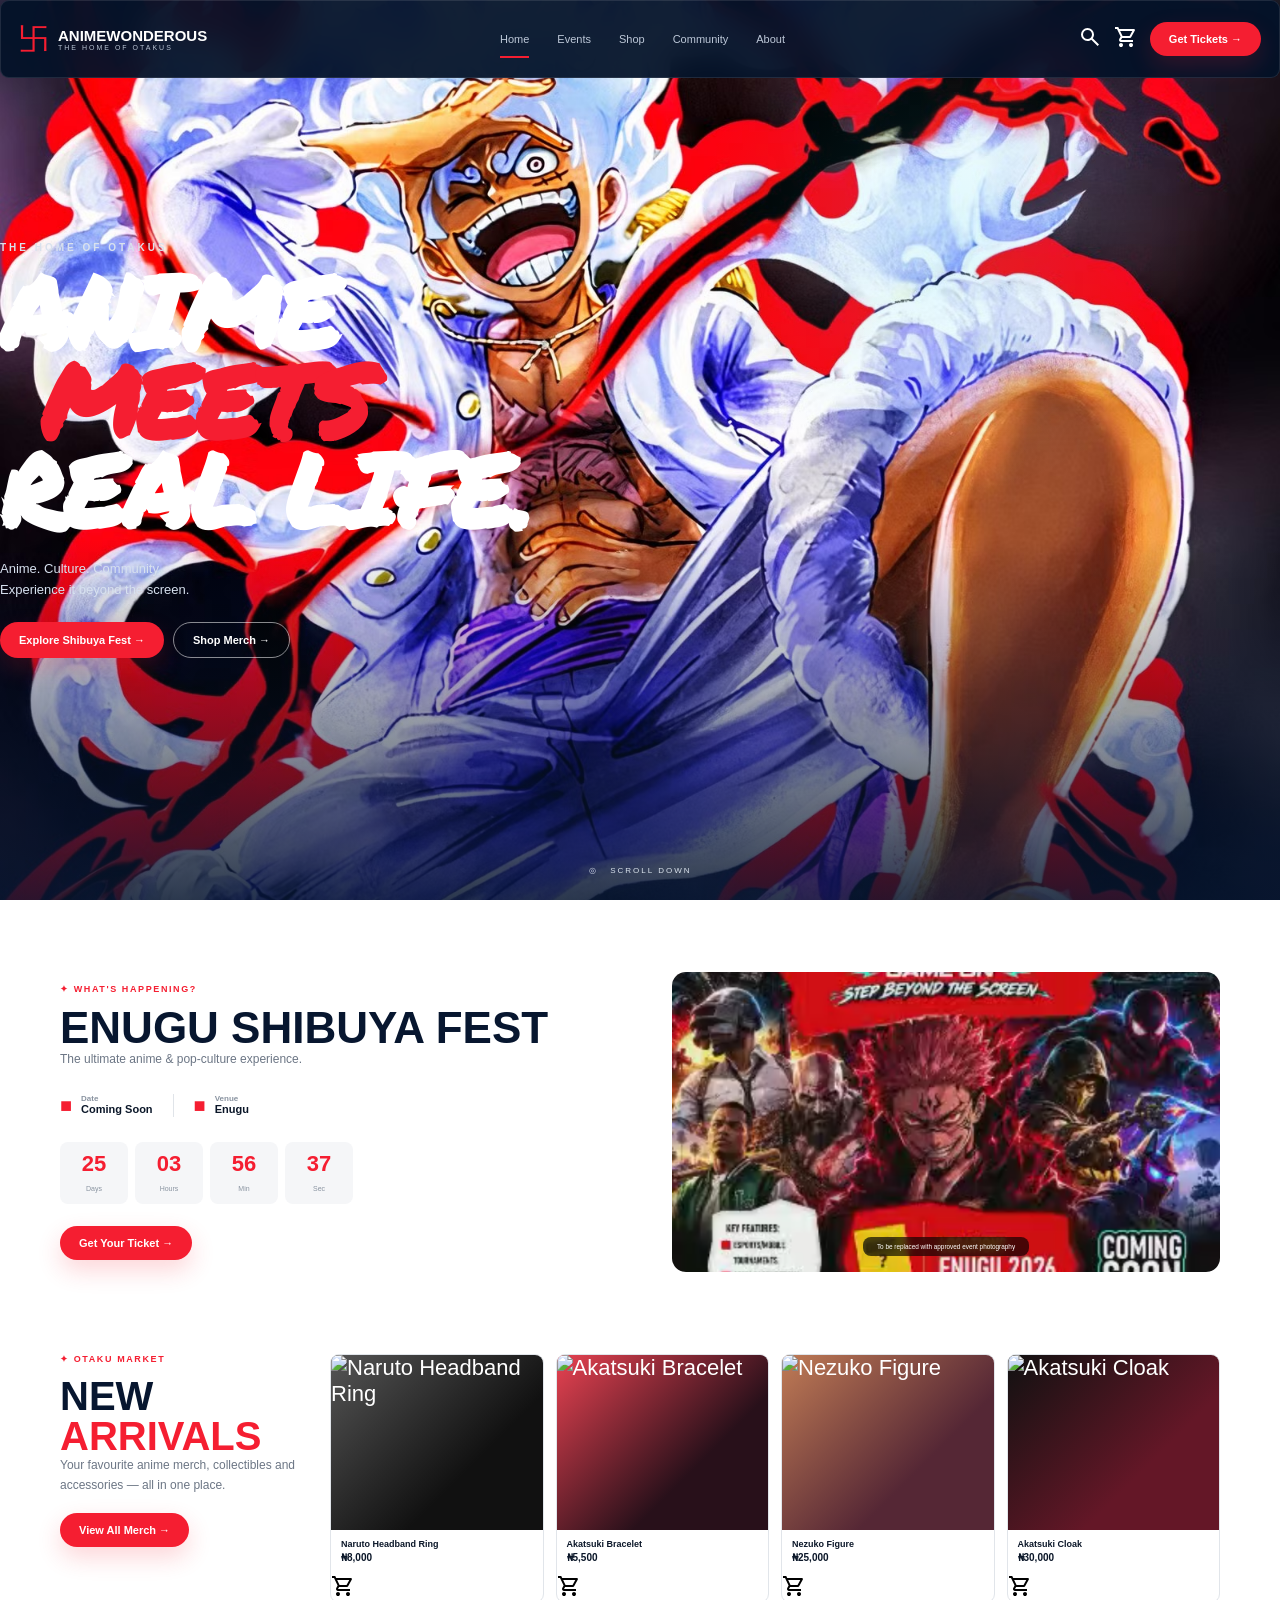
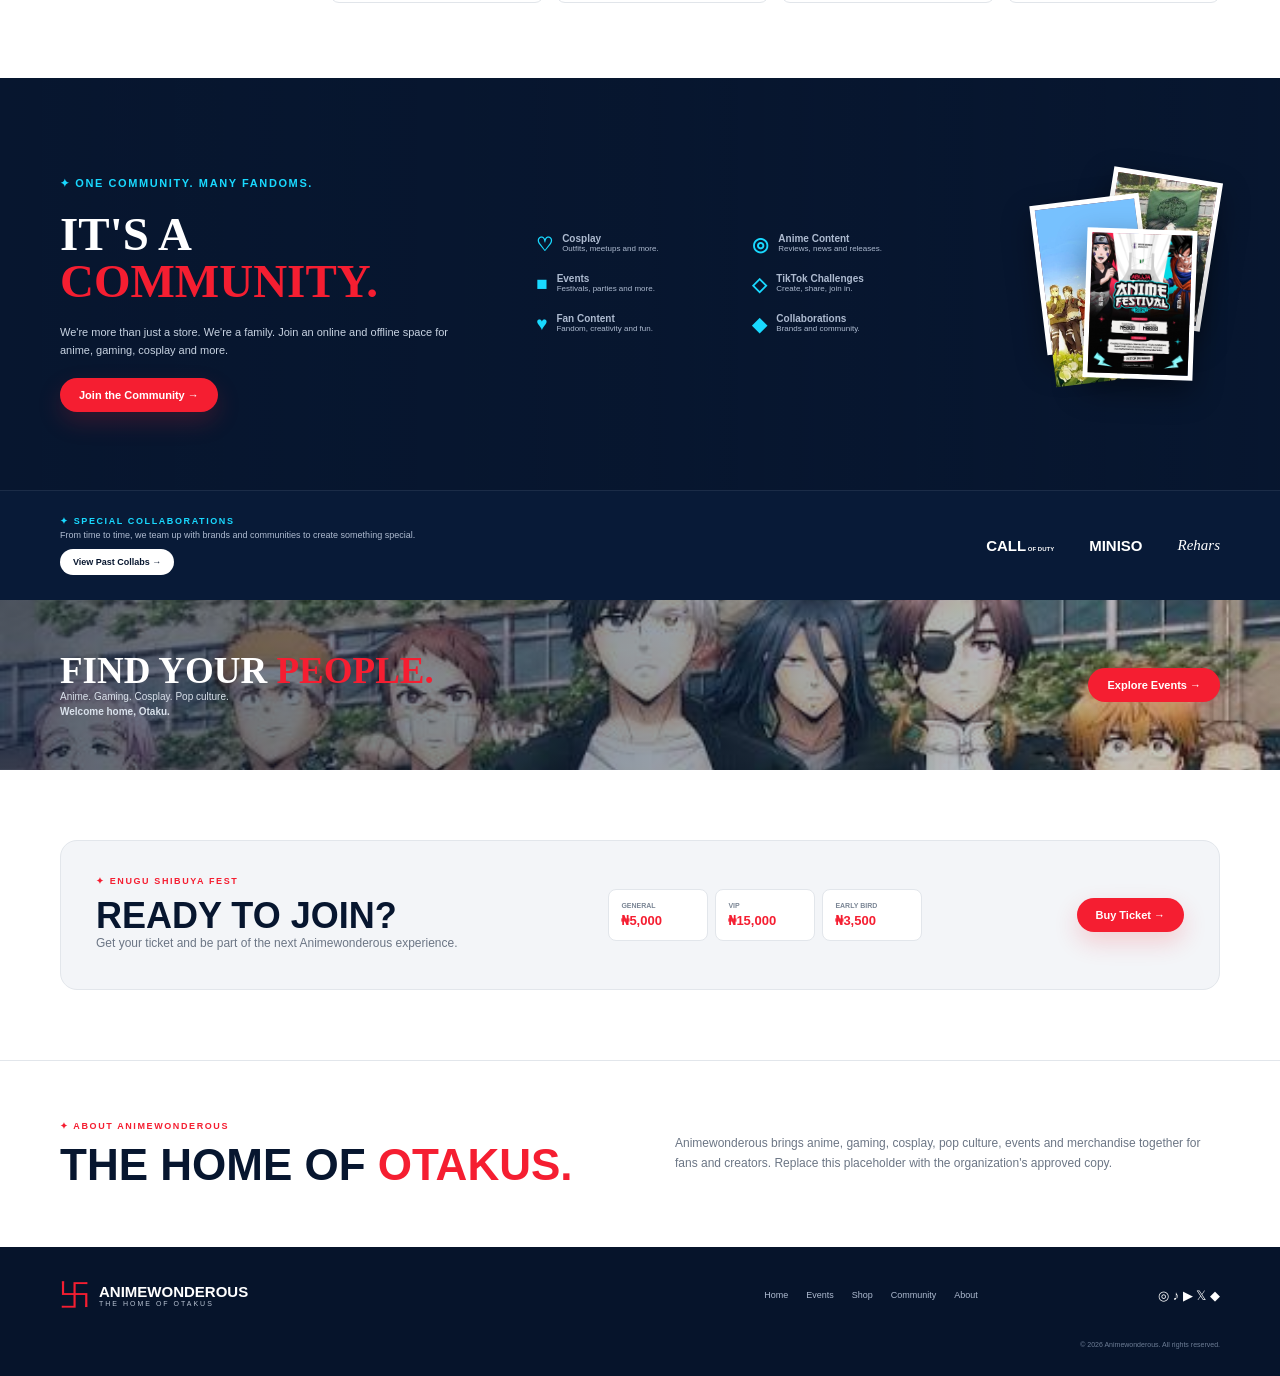
==== index.html @ cbf751ca "eight commit" ====
<!doctype html>
<html lang="en">
<head>
  <meta charset="UTF-8">
  <meta name="viewport" content="width=device-width, initial-scale=1.0">
  <title>Animewonderous — The Home of Otakus</title>
  <link rel="stylesheet" href="general.css">
  <link rel="stylesheet" href="CSS/style.css">
</head>
<body>

  <!-- HEADER -->
  <header class="header">
    <a class="brand" href="index.html">
      <span class="mark">卐</span>
      <span><strong>ANIMEWONDEROUS</strong><small>THE HOME OF OTAKUS</small></span>
    </a>

    <nav class="nav" id="main-navigation">
      <a class="active" href="index.html">Home</a>
      <a href="event.html">Events</a>
      <a href="shop.html">Shop</a>
      <a href="#community">Community</a>
      <a href="#about">About</a>
    </nav>

    <div class="actions">
      <button type="button" class="icon" aria-label="Search"><svg xmlns="http://www.w3.org/2000/svg" height="24px" viewBox="0 -960 960 960" width="24px" fill="#fff"><path d="M784-120 532-372q-30 24-69 38t-83 14q-109 0-184.5-75.5T120-580q0-109 75.5-184.5T380-840q109 0 184.5 75.5T640-580q0 44-14 83t-38 69l252 252-56 56ZM380-400q75 0 127.5-52.5T560-580q0-75-52.5-127.5T380-760q-75 0-127.5 52.5T200-580q0 75 52.5 127.5T380-400Z"/></svg></button>
      <button type="button" class="icon" aria-label="Shopping Cart"><svg xmlns="http://www.w3.org/2000/svg" height="24px" viewBox="0 -960 960 960" width="24px" fill="#fff"><path d="M223.5-103.5Q200-127 200-160t23.5-56.5Q247-240 280-240t56.5 23.5Q360-193 360-160t-23.5 56.5Q313-80 280-80t-56.5-23.5Zm400 0Q600-127 600-160t23.5-56.5Q647-240 680-240t56.5 23.5Q760-193 760-160t-23.5 56.5Q713-80 680-80t-56.5-23.5ZM246-720l96 200h280l110-200H246Zm-38-80h590q23 0 35 20.5t1 41.5L692-482q-11 20-29.5 31T622-440H324l-44 80h480v80H280q-45 0-68-39.5t-2-78.5l54-98-144-304H40v-80h130l38 80Zm134 280h280-280Z"/></svg></button>
      <a class="btn red" href="#tickets">Get Tickets →</a>
    </div>

    <button class="menu" type="button" aria-label="Open navigation menu" aria-controls="main-navigation" aria-expanded="false" id="menu-button">
      <!-- Hamburger Icon (Shown when closed) -->
      <svg class="icon-hamburger" xmlns="http://www.w3.org/2000/svg" height="40px" viewBox="0 -960 960 960" width="40px" fill="#ffffff">
        <path d="M120-240v-80h720v80H120Zm0-200v-80h720v80H120Zm0-200v-80h720v80H120Z"/>
      </svg>

      <!-- Close Icon (Shown when active/open) -->
      <svg class="icon-close" xmlns="http://www.w3.org/2000/svg" height="40px" viewBox="0 -960 960 960" width="40px" fill="#ffffff">
        <path d="m256-200-56-56 224-224-224-224 56-56 224 224 224-224 56 56-224 224 224 224-56 56-224-224-224 224Z"/>
      </svg>
    </button>
  </header> 

  <!-- MAIN CONTENT -->
  <main id="home">
    
    <!-- HERO SECTION -->
    <section class="hero">
      <div class="hero-content">
        <div class="jp">アニメワンダラス</div>
        <p class="kicker">THE HOME OF OTAKUS</p>
        <h1><span>ANIME</span><span class="redword">MEETS</span><span>REAL LIFE.</span></h1>
        <p class="copy">Anime. Culture. Community.<br>Experience it beyond the screen.</p>
        <div class="hero-buttons">
          <a class="btn red" href="#events">Explore Shibuya Fest →</a>
          <a class="btn outline" href="#shop">Shop Merch →</a>
        </div>
      </div>
      <div class="scroll">◎ &nbsp; SCROLL DOWN</div>
    </section>

    <!-- EVENTS SECTION -->
    <section class="event light" id="events">
      <div class="inner event-grid">
        <div>
          <p class="label">✦ WHAT'S HAPPENING?</p>
          <h2>ENUGU SHIBUYA FEST</h2>
          <p class="muted">The ultimate anime & pop-culture experience.</p>
          <div class="meta">
            <div><b>■</b><span><small>Date</small>Coming Soon</span></div>
            <div><b>■</b><span><small>Venue</small>Enugu</span></div>
          </div>
          <div class="count">
            <div><strong id="d">00</strong><small>Days</small></div>
            <div><strong id="h">00</strong><small>Hours</small></div>
            <div><strong id="m">00</strong><small>Min</small></div>
            <div><strong id="s">00</strong><small>Sec</small></div>
          </div>
          <a class="btn red" href="#tickets">Get Your Ticket →</a>
        </div>
        <div class="event-photo">
          <img src="ASSETS/IMG/2026.png" alt="Shibya fest 2026">
          <small>To be replaced with approved event photography</small>
        </div>
      </div>
    </section>

    <!-- SHOP SECTION -->
    <section class="shop light" id="shop">
      <div class="inner shop-grid">
        <div>
          <p class="label">✦ OTAKU MARKET</p>
          <h2>NEW <em>ARRIVALS</em></h2>
          <p class="muted">Your favourite anime merch, collectibles and accessories — all in one place.</p>
          <a class="btn red" href="#">View All Merch →</a>
        </div>
        <div class="products">
          <article class="product">
            <div class="pic p1">
              <img src="https://images.unsplash.com/photo-1607604276583-eef5d076aa5f?auto=format&fit=crop&w=600&q=80" alt="Naruto Headband Ring">
            </div>
            <h3>Naruto Headband Ring</h3>
            <p>₦8,000</p>
            <button class="cart" aria-label="Add to cart">
              <button class="icon" aria-label="Shopping Cart">
                <svg xmlns="http://www.w3.org/2000/svg" height="24px" viewBox="0 -960 960 960" width="24px" fill="#000000"><path d="M223.5-103.5Q200-127 200-160t23.5-56.5Q247-240 280-240t56.5 23.5Q360-193 360-160t-23.5 56.5Q313-80 280-80t-56.5-23.5Zm400 0Q600-127 600-160t23.5-56.5Q647-240 680-240t56.5 23.5Q760-193 760-160t-23.5 56.5Q713-80 680-80t-56.5-23.5ZM246-720l96 200h280l110-200H246Zm-38-80h590q23 0 35 20.5t1 41.5L692-482q-11 20-29.5 31T622-440H324l-44 80h480v80H280q-45 0-68-39.5t-2-78.5l54-98-144-304H40v-80h130l38 80Zm134 280h280-280Z"/></svg>
              </button>
            </button>
          </article>
          
          <article class="product">
            <div class="pic p2">
              <img src="https://images.unsplash.com/photo-1611591475753-c75c9749a039?auto=format&fit=crop&w=600&q=80" alt="Akatsuki Bracelet">
            </div>
            <h3>Akatsuki Bracelet</h3>
            <p>₦5,500</p>
            <button class="cart" aria-label="Add to cart">
              <button class="icon" aria-label="Shopping Cart">
                <svg xmlns="http://www.w3.org/2000/svg" height="24px" viewBox="0 -960 960 960" width="24px" fill="#000000"><path d="M223.5-103.5Q200-127 200-160t23.5-56.5Q247-240 280-240t56.5 23.5Q360-193 360-160t-23.5 56.5Q313-80 280-80t-56.5-23.5Zm400 0Q600-127 600-160t23.5-56.5Q647-240 680-240t56.5 23.5Q760-193 760-160t-23.5 56.5Q713-80 680-80t-56.5-23.5ZM246-720l96 200h280l110-200H246Zm-38-80h590q23 0 35 20.5t1 41.5L692-482q-11 20-29.5 31T622-440H324l-44 80h480v80H280q-45 0-68-39.5t-2-78.5l54-98-144-304H40v-80h130l38 80Zm134 280h280-280Z"/></svg>
              </button>
            </button>
          </article>

          <article class="product">
            <div class="pic p3">
              <img src="https://images.unsplash.com/photo-1563089145-599997674d42?auto=format&fit=crop&w=600&q=80" alt="Nezuko Figure">
            </div>
            <h3>Nezuko Figure</h3>
            <p>₦25,000</p>
            <button class="cart" aria-label="Add to cart">
              <button class="icon" aria-label="Shopping Cart">
                <svg xmlns="http://www.w3.org/2000/svg" height="24px" viewBox="0 -960 960 960" width="24px" fill="#000000"><path d="M223.5-103.5Q200-127 200-160t23.5-56.5Q247-240 280-240t56.5 23.5Q360-193 360-160t-23.5 56.5Q313-80 280-80t-56.5-23.5Zm400 0Q600-127 600-160t23.5-56.5Q647-240 680-240t56.5 23.5Q760-193 760-160t-23.5 56.5Q713-80 680-80t-56.5-23.5ZM246-720l96 200h280l110-200H246Zm-38-80h590q23 0 35 20.5t1 41.5L692-482q-11 20-29.5 31T622-440H324l-44 80h480v80H280q-45 0-68-39.5t-2-78.5l54-98-144-304H40v-80h130l38 80Zm134 280h280-280Z"/></svg>
              </button>
            </button>
          </article>

          <article class="product">
            <div class="pic p4">
              <img src="https://images.unsplash.com/photo-1558769132-cb1aea458c5e?auto=format&fit=crop&w=600&q=80" alt="Akatsuki Cloak">
            </div>
            <h3>Akatsuki Cloak</h3>
            <p>₦30,000</p>
            <button class="cart" aria-label="Add to cart">
              <button class="icon" aria-label="Shopping Cart">
                <svg xmlns="http://www.w3.org/2000/svg" height="24px" viewBox="0 -960 960 960" width="24px" fill="#000000"><path d="M223.5-103.5Q200-127 200-160t23.5-56.5Q247-240 280-240t56.5 23.5Q360-193 360-160t-23.5 56.5Q313-80 280-80t-56.5-23.5Zm400 0Q600-127 600-160t23.5-56.5Q647-240 680-240t56.5 23.5Q760-193 760-160t-23.5 56.5Q713-80 680-80t-56.5-23.5ZM246-720l96 200h280l110-200H246Zm-38-80h590q23 0 35 20.5t1 41.5L692-482q-11 20-29.5 31T622-440H324l-44 80h480v80H280q-45 0-68-39.5t-2-78.5l54-98-144-304H40v-80h130l38 80Zm134 280h280-280Z"/></svg>
              </button>
            </button>
          </article>
        </div>
      </div>
    </section>

    <!-- COMMUNITY SECTION -->
    <section class="community" id="community">
      <div class="inner community-grid">
        <div>
          <p class="label">✦ ONE COMMUNITY. MANY FANDOMS.</p>
          <h2>IT'S A <span>COMMUNITY.</span></h2>
          <p>We're more than just a store. We're a family. Join an online and offline space for anime, gaming, cosplay and more.</p>
          <a class="btn red" href="#">Join the Community →</a>
        </div>
        <div class="features">
          <div><b>♡</b><span><strong>Cosplay</strong>Outfits, meetups and more.</span></div>
          <div><b>◎</b><span><strong>Anime Content</strong>Reviews, news and releases.</span></div>
          <div><b>■</b><span><strong>Events</strong>Festivals, parties and more.</span></div>
          <div><b>◇</b><span><strong>TikTok Challenges</strong>Create, share, join in.</span></div>
          <div><b>♥</b><span><strong>Fan Content</strong>Fandom, creativity and fun.</span></div>
          <div><b>◆</b><span><strong>Collaborations</strong>Brands and community.</span></div>
        </div>
        <div class="polaroids">
          <div class="polaroid a"><img src="ASSETS/community1.jpeg" alt="event-photo"></div>
          <div class="polaroid b"><img src="ASSETS/community2.jpeg" alt="cosplay-photo"></div>
          <div class="polaroid c"><img src="ASSETS/IMG/IMG-20260929-WA0017.jpg" alt="group-photo"></div>
        </div>
      </div>
    </section>

    <!-- COLLABORATIONS SECTION -->
    <section class="collabs">
      <div class="inner collab-grid">
        <div>
          <p class="label">✦ SPECIAL COLLABORATIONS</p>
          <p>From time to time, we team up with brands and communities to create something special.</p>
          <a class="btn dark" href="#">View Past Collabs →</a>
        </div>
        <div class="logos">
          <span>CALL<small> OF DUTY</small></span>
          <span>MINISO</span>
          <i>Rehars</i>
        </div>
      </div>
    </section>

    <!-- FIND YOUR PEOPLE SECTION -->
    <section class="find">
      <div class="inner find-grid">
        <div>
          <h2>FIND YOUR <span>PEOPLE.</span></h2>
          <p>Anime. Gaming. Cosplay. Pop culture.<br><strong>Welcome home, Otaku.</strong></p>
        </div>
        <a class="btn red" href="#events">Explore Events →</a>
      </div>
    </section>

    <!-- TICKETS SECTION -->
    <section class="tickets light" id="tickets">
      <div class="inner ticket-card">
        <div>
          <p class="label">✦ ENUGU SHIBUYA FEST</p>
          <h2>READY TO JOIN?</h2>
          <p class="muted">Get your ticket and be part of the next Animewonderous experience.</p>
        </div>
        <div class="types">
          <div><strong>GENERAL</strong><span>₦5,000</span></div>
          <div><strong>VIP</strong><span>₦15,000</span></div>
          <div><strong>EARLY BIRD</strong><span>₦3,500</span></div>
        </div>
        <button class="btn red" onclick="demo()">Buy Ticket →</button>
      </div>
    </section>

    <!-- ABOUT SECTION -->
    <section class="about light" id="about">
      <div class="inner about-grid">
        <div>
          <p class="label">✦ ABOUT ANIMEWONDEROUS</p>
          <h2>THE HOME OF <span>OTAKUS.</span></h2>
        </div>
        <p class="muted">Animewonderous brings anime, gaming, cosplay, pop culture, events and merchandise together for fans and creators. Replace this placeholder with the organization's approved copy.</p>
      </div>
    </section>

  </main>

  <!-- FOOTER -->
  <footer class="footer">
    <div class="footer-grid">
      <a class="brand" href="#">
        <span class="mark">卐</span>
        <span><strong>ANIMEWONDEROUS</strong><small>THE HOME OF OTAKUS</small></span>
      </a>
      <div class="links">
        <a href="#home">Home</a>
        <a href="#events">Events</a>
        <a href="#shop">Shop</a>
        <a href="#community">Community</a>
        <a href="#about">About</a>
      </div>
      <div class="social">◎ ♪ ▶ 𝕏 ◆</div>
      <small class="copyright">© 2026 Animewonderous. All rights reserved.</small>
    </div>
  </footer>

  <!-- TOAST NOTIFICATION -->
  <div class="toast" id="toast">Demo button — connect this to your backend later.</div>

  <script src="index.js"></script>
</body>
</html>
---- general.css ----
/* =========================================================
   1. DESIGN TOKENS 
========================================================= */

@font-face {
    font-family: "PermanentMarker";
    src: url("ASSETS/PermanentMarker-Regular.ttf") format("truetype");
    font-weight: 400;
    font-style: normal;
    font-display: swap;
}

:root {
    /* Brand colors */
    --color-navy: #07162f;
    --color-navy-dark: #041329;
    --color-navy-light: #081a37;

    --color-red: #f51e31;
    --color-red-light: #ff3344;
    --color-red-dark: #c91427;

    /* Accent colors */
    --accent-cyan: #19d9ff;
    --accent-gold: #f4c64e;

    /* Neutrals */
    --color-white: #ffffff;
    --color-black: #000000;
    --color-ink: #0b1729;

    --color-muted: #6c7685;
    --color-muted-light: #8993a0;

    --color-border: #e1e5ea;
    --color-border-light: #e2e6eb;

    --color-light: #f3f5f8;
    --color-light-alt: #f5f6f8;

    /* Light text on dark backgrounds */
    --text-light: #d7e1ef;
    --text-white-muted: #dce4ee;
    --text-dark-muted: #aebbd0;

    /* Layout */
    --container-width: 1160px;
    --container-gap: 48px;

    /* Radius */
    --radius-sm: 8px;
    --radius-md: 9px;
    --radius-lg: 14px;
    --radius-xl: 17px;
    --radius-pill: 999px;

    /* Shadows */
    --shadow-red: 0 10px 24px rgb(245 30 49 / 19%);
    --shadow-card: 0 12px 30px rgb(0 0 0 / 40%);

    /* Transitions */
    --transition-fast: 0.2s ease;
}

/* =========================================================
   2. RESET / BASE
========================================================= */

* {
    box-sizing: border-box;
    margin: 0;
    padding: 0;
}

html {
    scroll-behavior: smooth;
}

body {
    min-height: 100vh;
    overflow-x: hidden;

    background: var(--color-white);
    color: var(--color-ink);

    font-family: Arial, Helvetica, sans-serif;
}

a {
    color: inherit;
    text-decoration: none;
}

button {
    border: 0;
    background: none;
    color: inherit;
    font: inherit;
    cursor: pointer;
}

img {
    width: 100%;
    height: 100%;
    object-fit: cover;
}


/* =========================================================
   3. SHARED LAYOUT
========================================================= */

.inner {
    width: min(
        var(--container-width),
        calc(100% - var(--container-gap))
    );

    margin-inline: auto;
}

section.light {
    background: var(--color-white);
}

.label {
    margin-bottom: 12px;

    color: var(--color-red);

    font-size: 9px;
    font-weight: 800;
    letter-spacing: 1.6px;
}


/* =========================================================
   4. TYPOGRAPHY
========================================================= */

h2 {
    color: var(--color-navy);

    font-family:
        "Arial Narrow",
        Impact,
        Haettenschweiler,
        sans-serif;

    font-size: 44px;
    line-height: 1;
}

.muted {
    color: var(--color-muted);

    font-size: 12px;
    line-height: 1.65;
}


/* =========================================================
   5. HEADER
========================================================= */

.header {
    position: fixed;
    z-index: 20;
    display: flex;
    align-items: center;
    gap: 28px;
    width: 100%;
    padding: 9px 18px;
    border: 1px solid rgb(255 255 255 / 10%);
    border-radius: var(--radius-md);
    background: rgb(4 19 41 / 94%);
    backdrop-filter: blur(15px);
    color: var(--color-white);
}

.brand {
    display: flex;
    align-items: center;
    gap: 9px;
    min-width: max-content;
}

.mark {
    color: var(--color-red);
    font-size: 30px;
}

.brand strong {
    display: block;

    font-family:
        "Arial Narrow",
        Impact,
        Haettenschweiler,
        sans-serif;

    font-size: 15px;
}

.brand small {
    display: block;

    color: #b9c4d4;

    font-size: 7px;
    letter-spacing: 2px;
}

.nav {
    display: flex;
    gap: 28px;
    margin: auto;
}

.nav a {
    position: relative;

    padding: 23px 0;

    color: #bdc8d8;

    font-size: 11px;
}

.nav a.active::after {
    content: "";

    position: absolute;
    right: 0;
    bottom: 10px;
    left: 0;

    height: 2px;

    background: var(--color-red);
}

.actions {
    display: flex;
    align-items: center;
    gap: 12px;
}

.icon {
    color: var(--color-white);
}

/* =========================================
   MOBILE NAVIGATION DROPDOWN
========================================= */

.menu {
    display: none;
    border: 0;
    margin-left: auto;
    background: transparent;
    color: var(--color-light);
    cursor: pointer;
    padding: 0.50rem;
    line-height: 1;
}

.menu svg{
    height: 40px;
    width: 40px;
}

.menu .icon-close {
  display: none;
}

.menu.active .icon-hamburger {
  display: none;
}

.menu.active .icon-close {
  display: block;
}

/* =========================================================
   6. BUTTONS
========================================================= */

.btn {
    display: inline-flex;
    align-items: center;
    gap: 9px;
    padding: 11px 19px;
    border-radius: var(--radius-pill);
    font-size: 11px;
    font-weight: 800;
    transition: all var(--transition-fast);
}

.btn:hover {
    transform: translateY(-2px);
}

.btn.red {
    background: var(--color-red);
    color: var(--color-white);

    box-shadow: var(--shadow-red);
}

.btn.red:hover {
    background: var(--color-red-light);
}

.btn.outline {
    border: 1px solid rgb(255 255 255 / 53%);
    color: var(--color-white);
}

.btn.outline:hover {
    background: var(--color-white);
    color: var(--color-navy);
}
/* =========================================================
    HERO
========================================================= */

.hero {
    max-height: 300px;
    display: flex;
    align-items: center;
    position: relative;
    background-size: cover;
    background-position: center;
    background-attachment: fixed;
    overflow: hidden;
}

.hero h1{
    font-family: "PermanentMarker", cursive;
}
/* =========================================================
   15. FOOTER
========================================================= */

.footer {
    padding: 28px 0;

    background: #06142b;
    color: var(--color-white);
}

.footer-grid {
    display: grid;
    grid-template-columns: 1fr 1fr auto;
    gap: 25px;
    align-items: center;

    width: min(
        var(--container-width),
        calc(100% - var(--container-gap))
    );

    margin-inline: auto;
}

.links {
    display: flex;
    justify-content: center;
    gap: 18px;
}

.links a {
    color: var(--text-dark-muted);
    font-size: 9px;
}

.social {
    font-size: 13px;
}

.copyright {
    grid-column: 1 / -1;

    color: #6d7d95;

    font-size: 7px;
    text-align: right;
}


/* =========================================================
   16. TOAST
========================================================= */

.toast {
    position: fixed;
    z-index: 50;
    right: 18px;
    bottom: 18px;

    padding: 13px 17px;

    border-radius: var(--radius-md);

    background: var(--color-navy);
    color: var(--color-white);

    font-size: 10px;

    opacity: 0;
    transform: translateY(12px);

    transition:
        opacity var(--transition-fast),
        transform var(--transition-fast);
}

.toast.show {
    opacity: 1;
    transform: translateY(0);
}

/* =========================================================
   17. TABLET
========================================================= */

@media (max-width: 900px) {
    .header {
        gap: 12px;
        justify-self: center;
    }

    .actions {
        display: none;
    }

    .menu {
        display: flex;
        align-items: center;
        justify-content: center;
        justify-self: center;
        cursor: pointer;
    }

    .nav {
        position: absolute;
        top: calc(100% + 10px);
        right: 0;
        left: 0;

        display: flex;
        flex-direction: column;
        align-items: stretch;
        gap: 4px;
        margin: 0;
        padding: 12px;

        background: rgb(4 19 41 / 98%);
        border: 1px solid var(--color-border);
        border-radius: var(--radius-md);
        box-shadow: 0 12px 30px rgb(0 0 0 / 25%);

        opacity: 0;
        visibility: hidden;
        pointer-events: none;
        transform: translateY(-8px);

        transition:
            opacity .2s ease,
            transform .2s ease,
            visibility .2s ease;
    }

    .nav.show {
        opacity: 1;
        visibility: visible;
        pointer-events: auto;
        transform: translateY(0);
    }

    .nav a {
        display: block;
        padding: 12px;
        white-space: normal;
    }

    .nav a.active::after {
        display: none;
    }
}

@media (max-width: 480px) {
    .header {
        width: calc(100% - 20px);
        min-height: 58px;
        padding-inline: 10px;
    }

    .brand {
        gap: 6px;
    }

    .brand strong {
        font-size: 12px;
    }

    .brand small {
        font-size: 6px;
        letter-spacing: 1px;
    }

    .mark {
        font-size: 25px;
    }
}

/* Mobile */
@media (max-width: 768px) {

    .actions {
        display: none;
    }

    .menu {
        display: flex;
        align-items: center;
        justify-content: center;
        border: none;
        background: transparent;
        color: white;
        cursor: pointer;
        z-index: 1100;
    }

    .nav {
        position: absolute;
        top: calc(100% + 0.75rem);
        right: 1rem;
        left: 1rem;

        display: flex;
        flex-direction: column;
        gap: 0.25rem;

        padding: 0.75rem;

        background: rgba(7, 22, 47, 0.97);
        border: 1px solid var(--border);
        border-radius: var(--radius-md);

        box-shadow: var(--shadow-lg);

        opacity: 0;
        visibility: hidden;
        transform: translateY(-10px);
        pointer-events: none;

        transition:
            opacity 0.25s ease,
            transform 0.25s ease,
            visibility 0.25s ease;

        z-index: 1000;
    }


    /* Open state */
    .nav.show {
        display: flex;
        opacity: 1;
        visibility: visible;
        transform: translateY(0);
        pointer-events: auto;
    }


    .nav a {
        width: 100%;
        padding: 0.9rem 1rem;

        border-radius: var(--radius-sm);

        color: var(--text-light);
        text-decoration: none;

        transition:
            background 0.2s ease,
            color 0.2s ease;
    }


    .nav a:hover,
    .nav a.active {
        background: rgba(245, 30, 49, 0.12);
        color: var(--color-red);
    }

}

/* =========================================================
   18. MOBILE
========================================================= */

@media (max-width: 650px) {
    
    html{
        font-size: 65%;
    }

    .header {
        top: 7px;
        width: calc(100% - 14px);
        height: 56px;
    }
    .actions {
        display: none;
    }

    /* Keep the nav available for the dropdown */
    .nav {
        display: flex;
    }

    .menu svg {
        height: 24px;
        width: 24px;
    }

    .hero {
        height: 680px;
    }

    .hero-content {
        width: calc(100% - 38px);
        margin-top: 60px;
    }

    .jp {
        display: none;
    }

    .hero h1 {
        font-size: clamp(49px, 15vw, 78px);
        letter-spacing: -2px;
    }

    .hero h1 .redword {
        transform: translateX(15px);
    }

    .hero-buttons {
        flex-wrap: wrap;
    }

    .inner {
        width: calc(100% - 34px);
    }
    .footer-grid {
        grid-template-columns: 1fr;
    }

    .links {
        justify-content: flex-start;
        flex-wrap: wrap;
    }

    .copyright {
        text-align: left;
    }
}
---- CSS/style.css ----
/* =========================================================
   7. HERO
========================================================= */

.hero {
    display: flex;
    align-items: center;
    min-height: 100vh;
    overflow: hidden;
    background: var(--color-navy);
    color: var(--color-white);
}

.hero::before {
    content: "";
    position: absolute;
    inset: 0;
    background: url("../ASSETS/luffy.avif") center / cover;
    background-attachment: fixed;
}

.hero::after {
    content: "";
    position: absolute;
    inset: 0;
    background:
        radial-gradient(
            circle at 74% 27%,
            rgb(25 217 255 / 14%),
            transparent 22%
        ),
        linear-gradient(
            0deg,
            rgb(7 22 47 / 85%),
            transparent 40%
        );
}

.hero-content {
    position: relative;
    z-index: 2;

    width: min(
        var(--container-width),
        calc(100% - var(--container-gap))
    );
}

.jp {
    position: absolute;
    top: 20px;
    left: -35px;

    color: var(--color-red);

    writing-mode: vertical-rl;

    font-size: 11px;
    letter-spacing: 5px;
}

.kicker {
    margin-bottom: 13px;
    color: #d9e1ed;
    font-size: 10px;
    font-weight: 800;
    letter-spacing: 3px;
}

.hero h1 {
    max-width: 700px;
    font-size: clamp(62px, 8vw, 112px);
    line-height: 0.87;
    letter-spacing: -4px;
}

.hero h1 span {
    display: block;
}

.hero h1 .redword {
    color: var(--color-red);
    transform: translateX(40px);
}

.copy {
    margin: 26px 0 21px;
    color: var(--text-light);
    font-size: 13px;
    line-height: 1.6;
}

.hero-buttons {
    display: flex;
    gap: 9px;
}

.scroll {
    position: absolute;
    z-index: 2;
    bottom: 25px;
    left: 50%;

    color: var(--text-white-muted);

    transform: translateX(-50%);

    font-size: 8px;
    letter-spacing: 2px;
}


/* =========================================================
   8. EVENT SECTION
========================================================= */

.event {
    padding: 72px 0;
}

.event-grid {
    display: grid;
    grid-template-columns: 1fr 0.9fr;
    gap: .2rem;
    align-items: center;
}

.meta {
    display: flex;
    margin: 25px 0;
}

.meta > div {
    display: flex;
    gap: 9px;
    margin-right: 20px;
    padding-right: 20px;
    border-right: 1px solid #e0e4e9;
}

.meta > div:last-child {
    margin-right: 0;
    padding-right: 0;
    border-right: 0;
}

.meta b {
    color: var(--color-red);
    font-size: 20px;
}

.meta small {
    display: block;
    color: var(--color-muted-light);
    font-size: 8px;
}

.meta span {
    font-size: 11px;
    font-weight: 700;
}

.count {
    display: flex;
    gap: 7px;
    margin-bottom: 22px;
}

.count div {
    width: 68px;
    padding: 9px;
    border-radius: var(--radius-sm);
    background: var(--color-light-alt);
    text-align: center;
}

.count strong {
    display: block;
    color: var(--color-red);
    font-family:
        "Arial Narrow",
        Impact,
        Haettenschweiler,
        sans-serif;
    font-size: 22px;
}

.count small {
    color: var(--color-muted-light);
    font-size: 7px;
}

.event-photo {
  position: relative;
  display: flex;
  flex-direction: column;
  justify-content: flex-end;
  align-items: center;
  min-height: 300px;
  overflow: hidden;
  border-radius: var(--radius-lg);
  color: var(--color-white);
  text-align: center;
  padding: var(--space-4, 16px);
}

.event-photo img {
  position: absolute;
  top: 0;
  left: 0;
  width: 100%;
  height: 100%;
  object-fit: cover;
  z-index: 1;
}

.event-photo small {
  position: relative;
  z-index: 2;
  background: rgba(0, 0, 0, 0.65);
  backdrop-filter: blur(4px);
  padding: 6px 14px;
  border-radius: var(--radius-sm, 6px);
  font-size: 0.4rem;
}

/* =========================================================
   9. SHOP
========================================================= */

.shop {
    padding: 10px 0 75px;
}

.shop-grid {
    display: grid;
    grid-template-columns: 235px 1fr;
    gap: 35px;
}

.shop h2 {
    font-size: 40px;
}

.shop h2 em {
    color: var(--color-red);
    font-style: normal;
}

.shop .btn {
    margin-top: 17px;
}

.products {
    display: grid;
    grid-template-columns: repeat(4, 1fr);
    gap: 12px;
}

.product {
    position: relative;

    overflow: hidden;

    border: 1px solid var(--color-border);
    border-radius: var(--radius-md);

    background: var(--color-white);
}

.pic {
    display: grid;
    place-items: center;

    height: 175px;

    background: var(--color-black);
    color: var(--color-white);

    font-family:
        "Arial Narrow",
        Impact,
        Haettenschweiler,
        sans-serif;

    font-size: 22px;
}

.p1 {
    background: linear-gradient(135deg, #555, #111 65%);
}

.p2 {
    background: linear-gradient(135deg, #e84251, #28101a 65%);
}

.p3 {
    background: linear-gradient(135deg, #c07b55, #552735 65%);
}

.p4 {
    background: linear-gradient(135deg, #111, #641727 65%);
}

.product h3 {
    margin: 9px 10px 3px;

    font-size: 9px;
}

.product p {
    margin: 0 10px 11px;

    font-size: 10px;
    font-weight: 800;
}

.cart {
    position: absolute;
    right: 9px;
    bottom: 9px;

    color: var(--color-red);
}


/* =========================================================
   10. COMMUNITY
========================================================= */

.community {
    position: relative;

    padding: 78px 0;

    overflow: hidden;

    background: var(--color-navy);
    color: var(--color-white);
}

.community::before {
    content: "";

    position: absolute;
    inset: 0;

    background:
        linear-gradient(
            90deg,
            #07162fef,
            #07162fba,
            #07162f55
        ),
        url("assets/community.jpg") center / cover;

    opacity: 0.75;
}

.community-grid {
    position: relative;
    z-index: 1;

    display: grid;
    grid-template-columns: 1.05fr 1fr 0.55fr;
    gap: 40px;
    align-items: center;
}

.community .label {
    color: var(--accent-cyan);
}

.community h2 {
    color: var(--color-white);

    font-family:
        "Comic Sans MS",
        "Segoe Print",
        "Bradley Hand",
        cursive;

    font-size: 47px;
}

.community h2 span {
    color: var(--color-red);
}

.community p {
    max-width: 390px;
    margin: 18px 0;

    color: #c8d3e2;

    font-size: 11px;
    line-height: 1.7;
}

.features {
    display: grid;
    grid-template-columns: 1fr 1fr;
    gap: 17px;
}

.features div {
    display: flex;
    gap: 9px;
}

.features b {
    color: var(--accent-cyan);
    font-size: 19px;
}

.features strong {
    display: block;
    font-size: 10px;
}

.features span {
    color: var(--text-dark-muted);
    font-size: 8px;
}

.polaroids {
    position: relative;
    height: 220px;
}

.polaroid {
    position: absolute;
    display: grid;
    place-items: center;
    width: 110px;
    height: 150px;

    border: 5px solid var(--color-white);

    background:
        linear-gradient(
            145deg,
            #f52a3c,
            #1a4b83
        );

    box-shadow: var(--shadow-card);

    color: var(--color-white);

    text-align: center;

    font-family:
        "Arial Narrow",
        Impact,
        Haettenschweiler,
        sans-serif;
}

.polaroid.a {
    top: 0;
    right: 8px;

    transform: rotate(9deg);
}

.polaroid.b {
    top: 25px;
    right: 72px;

    transform: rotate(-7deg);
}

.polaroid.c {
    top: 55px;
    right: 25px;

    transform: rotate(2deg);
}


/* =========================================================
   11. COLLABORATIONS
========================================================= */

.collabs {
    padding: 25px 0;

    border-top: 1px solid rgb(255 255 255 / 8%);

    background: var(--color-navy-light);
    color: var(--color-white);
}

.collab-grid {
    display: flex;
    align-items: center;
    justify-content: space-between;
    gap: 25px;
}

.collabs .label {
    margin-bottom: 4px;
    color: var(--accent-cyan);
}

.collabs p {
    max-width: 430px;

    color: var(--text-dark-muted);

    font-size: 9px;
}

.collabs .dark {
    margin-top: 9px;

    padding: 8px 13px;

    background: var(--color-white);
    color: var(--color-navy);

    font-size: 9px;
}

.logos {
    display: flex;
    align-items: center;
    gap: 35px;

    font-size: 15px;
    font-weight: 800;
}

.logos small {
    font-size: 6px;
}

.logos i {
    font-family: Georgia, serif;
    font-weight: 400;
}


/* =========================================================
   12. FIND YOUR PEOPLE
========================================================= */

.find {
    position: relative;
    min-height: 170px;
    background:
        linear-gradient(
            90deg,
            #081a37aa,
            #081a3730
        ),
        url("../ASSETS/community1.jpeg") center / cover;
    color: var(--color-white);
}

.find-grid {
    display: flex;
    align-items: center;
    justify-content: space-between;

    min-height: 170px;
}

.find h2 {
    color: var(--color-white);

    font-family:
        "Comic Sans MS",
        "Segoe Print",
        "Bradley Hand",
        cursive;

    font-size: 37px;
}

.find h2 span {
    color: var(--color-red);
}

.find p {
    color: #d9e1eb;

    font-size: 10px;
    line-height: 1.5;
}


/* =========================================================
   13. TICKETS
========================================================= */

.tickets {
    padding: 70px 0;
}

.ticket-card {
    display: grid;
    grid-template-columns: 1.1fr 1fr auto;
    gap: 25px;
    align-items: center;

    padding: 35px;

    border: 1px solid var(--color-border-light);
    border-radius: var(--radius-xl);

    background: var(--color-light);
}

.ticket-card h2 {
    font-size: 36px;
}

.types {
    display: flex;
    gap: 7px;
}

.types div {
    min-width: 100px;
    padding: 12px;

    border: 1px solid var(--color-border-light);
    border-radius: var(--radius-sm);

    background: var(--color-white);
}

.types strong {
    display: block;

    color: #7b8695;

    font-size: 7px;
}

.types span {
    display: block;

    margin-top: 4px;

    color: var(--color-red);

    font-size: 13px;
    font-weight: 800;
}


/* =========================================================
   14. ABOUT
========================================================= */

.about {
    padding: 60px 0;

    border-top: 1px solid var(--color-border-light);
}

.about-grid {
    display: grid;
    grid-template-columns: 1fr 1fr;
    gap: 70px;
    align-items: center;
}

.about h2 span {
    color: var(--color-red);
}


/* ========================================
   MOBILE HOMEPAGE
======================================== */

@media (max-width: 650px) {
    html {
        font-size: 100%;
    }

    body {
        overflow-x: clip;
    }

    /* Header */
    .header {
        top: 8px;
        width: calc(100% - 20px);
        min-height: 56px;
        padding: 7px 10px;
        gap: 8px;
    }

    .brand {
        gap: 6px;
    }

    .brand strong {
        font-size: 11px;
    }

    .brand small {
        font-size: 6px;
        letter-spacing: 1px;
    }

    .mark {
        font-size: 24px;
    }

    .actions {
        display: none;
    }

    .menu {
        display: flex;
        flex-shrink: 0;
        align-items: center;
        justify-content: center;
    }

    /* Hero */
    .hero {
        min-height: 680px;
        height: 100svh;
        max-height: 850px;
        background: var(--color-navy);
    }

    .hero::before {
        background-position: 62% center;
        background-attachment: fixed;
    }

    .hero::after {
        background:
            linear-gradient(
                90deg,
                rgb(4 13 31 / 65%),
                rgb(4 13 31 / 15%)
            ),
            linear-gradient(
                0deg,
                rgb(4 13 31 / 80%),
                transparent 65%
            );
    }

    .hero-content {
        width: calc(100% - 40px);
        margin: 75px auto 0;
    }

    .jp {
        display: none;
    }

    .kicker {
        font-size: 9px;
        letter-spacing: 2px;
    }

    .hero h1 {
        font-size: clamp(44px, 13vw, 76px);
        line-height: .9;
        letter-spacing: -2px;
        overflow-wrap: normal;
    }

    .hero h1 .redword {
        transform: translateX(10px);
    }

    .copy {
        font-size: 12px;
    }

    .hero-buttons {
        flex-wrap: wrap;
        gap: 8px;
    }

    .hero-buttons .btn {
        padding: 11px 13px;
        font-size: 10px;
    }

    .scroll {
        bottom: 18px;
        white-space: nowrap;
    }

    /* Shared section spacing */
    .inner {
        width: calc(100% - 32px);
    }

    .event,
    .shop,
    .community,
    .tickets,
    .about {
        padding-block: 42px;
    }

    h2 {
        font-size: clamp(28px, 8vw, 38px);
    }

    /* Event */
    .event-grid {
        grid-template-columns: minmax(0, 1fr);
        gap: 24px;
    }

    .event-photo {
        min-height: 230px;
    }

    .event-photo img {
        width: 100%;
        height: 230px;
        object-fit: cover;
    }

    .meta {
        flex-wrap: wrap;
        gap: 12px;
    }

    .meta > div {
        margin-right: 0;
        padding-right: 12px;
    }

    .count {
        flex-wrap: wrap;
    }

    .count div {
        flex: 1;
        min-width: 55px;
    }

    /* Shop: horizontal product carousel */
    .shop-grid {
        grid-template-columns: minmax(0, 1fr);
        gap: 22px;
    }

    .products {
        display: grid;
        grid-auto-columns: 155px;
        grid-auto-flow: column;
        grid-template-columns: none;
        gap: 12px;
        overflow-x: auto;
        padding: 4px 2px 14px;
        scroll-snap-type: x mandatory;
        overscroll-behavior-x: contain;
    }

    /* The entire scrollbar track */
    .products::-webkit-scrollbar {
        height: 10px;  /* Height for horizontal scrollbars */
        width: 5px;   /* Width for vertical scrollbars */
    }

    /* The background track/rail of the scrollbar */
    .products::-webkit-scrollbar-track {
        background: #14213D; /* Midnight navy background */
        border-radius: 50px;
    }

    /* The draggable scrolling handle (thumb) */
    .products::-webkit-scrollbar-thumb {
        background: #9900FF; /* Purple accent */
        border-radius: 8px;
        border: 2px solid #14213D; /* Creates a nice padding border effect */
    }

    /* The thumb when hovered over or dragged */
    .products::-webkit-scrollbar-thumb:hover {
        background: #ff0033; /* Neon red on hover */
    }

    .product {
        min-width: 0;
        scroll-snap-align: start;
    }

    .pic {
        height: 155px;
    }

    .product h3 {
        font-size: 11px;
        line-height: 1.4;
    }

    /* Community */
    .community-grid {
        grid-template-columns: minmax(0, 1fr);
        gap: 25px;
    }

    .community h2 {
        font-size: clamp(30px, 9vw, 42px);
    }

    .community p {
        font-size: 12px;
    }

    .features {
        grid-template-columns: repeat(2, minmax(0, 1fr));
        gap: 20px 12px;
    }

    .features strong {
        font-size: 11px;
    }

    .features span {
        font-size: 9px;
        line-height: 1.5;
    }

    .polaroids {
        display: block;
        width: 100%;
        max-width: 300px;
        margin: 0 auto;
    }

    /* Collaborations */
    .collab-grid {
        flex-direction: column;
        align-items: flex-start;
        gap: 22px;
    }

    .logos {
        width: 100%;
        flex-wrap: wrap;
        justify-content: space-between;
        gap: 15px;
    }

    /* Find your people */
    .find-grid {
        min-height: 200px;
        flex-direction: column;
        align-items: flex-start;
        justify-content: center;
        gap: 18px;
        padding-block: 28px;
    }

    .find h2 {
        font-size: clamp(27px, 8vw, 36px);
    }

    /* Tickets */
    .ticket-card {
        grid-template-columns: minmax(0, 1fr);
        gap: 20px;
        padding: 22px 16px;
    }

    .types {
        flex-wrap: wrap;
    }

    .types div {
        flex: 1;
        min-width: 85px;
    }

    /* About */
    .about-grid {
        grid-template-columns: minmax(0, 1fr);
        gap: 18px;
    }
}
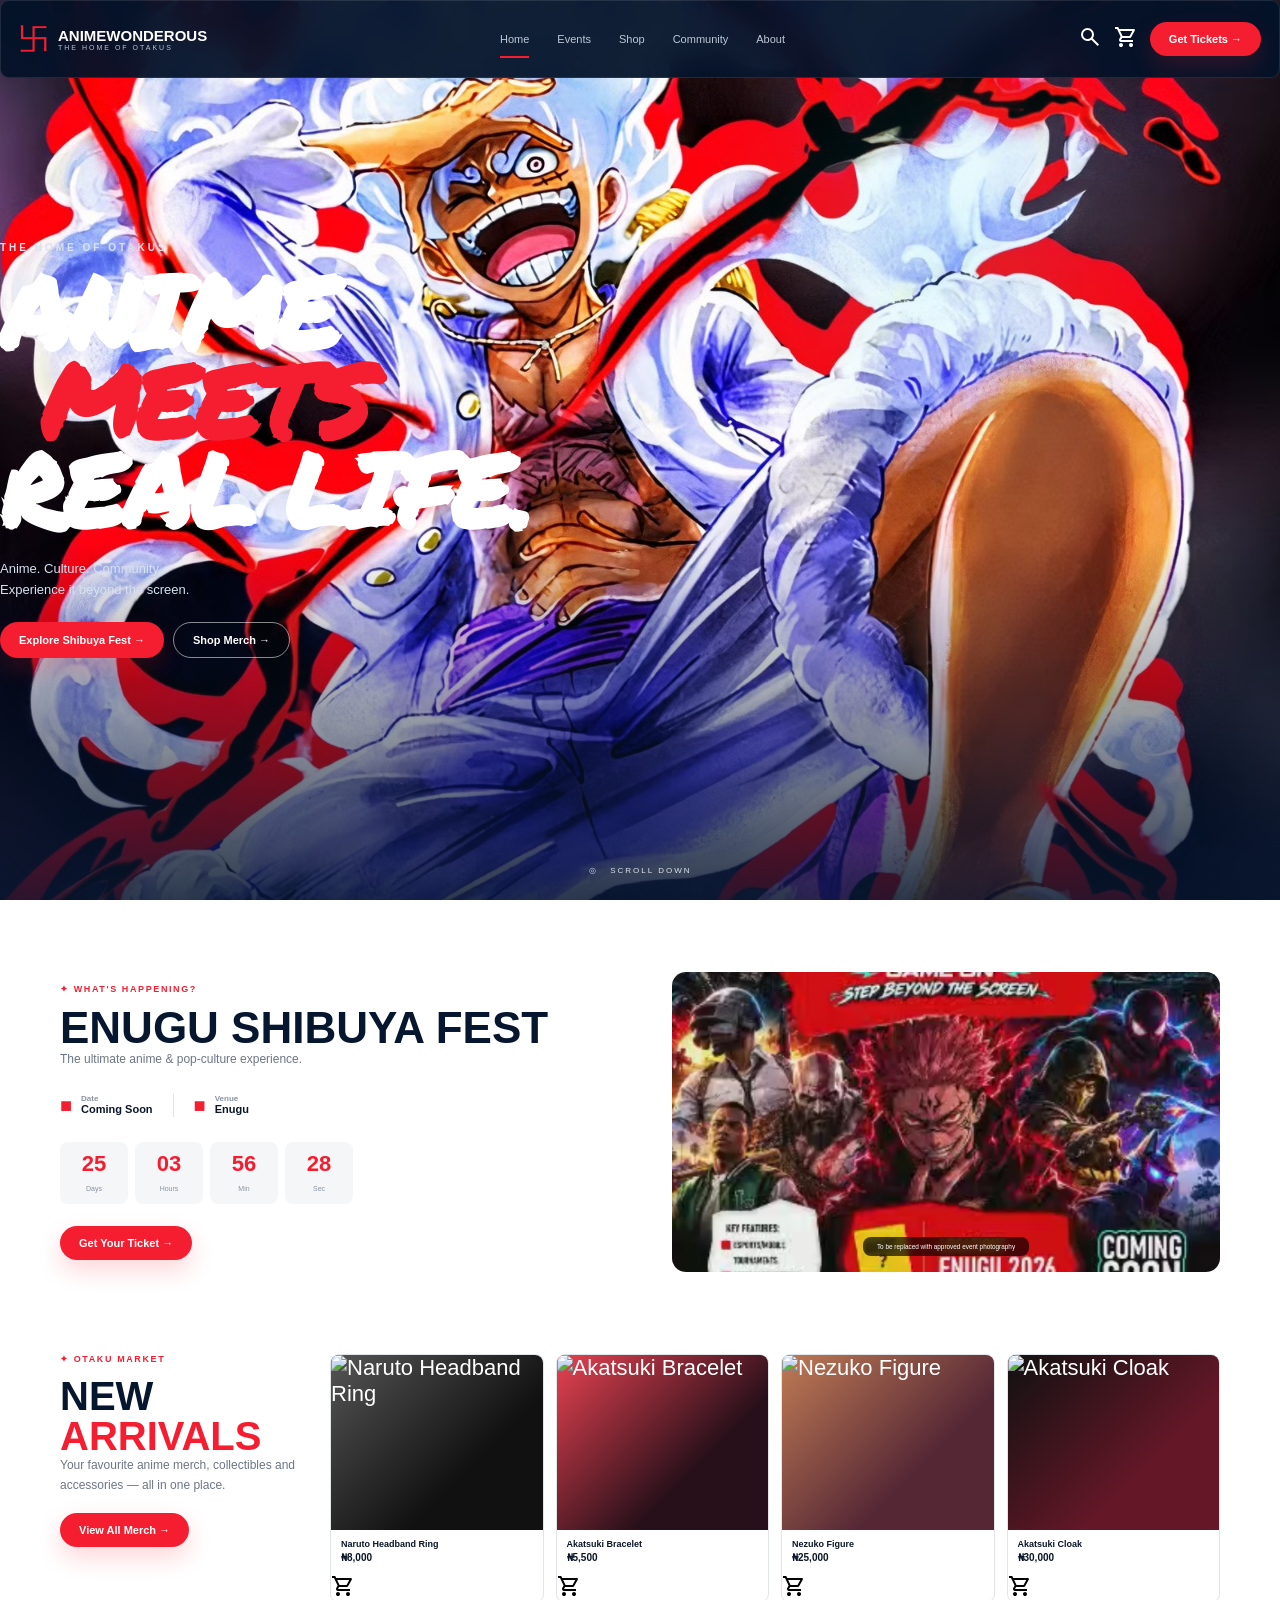
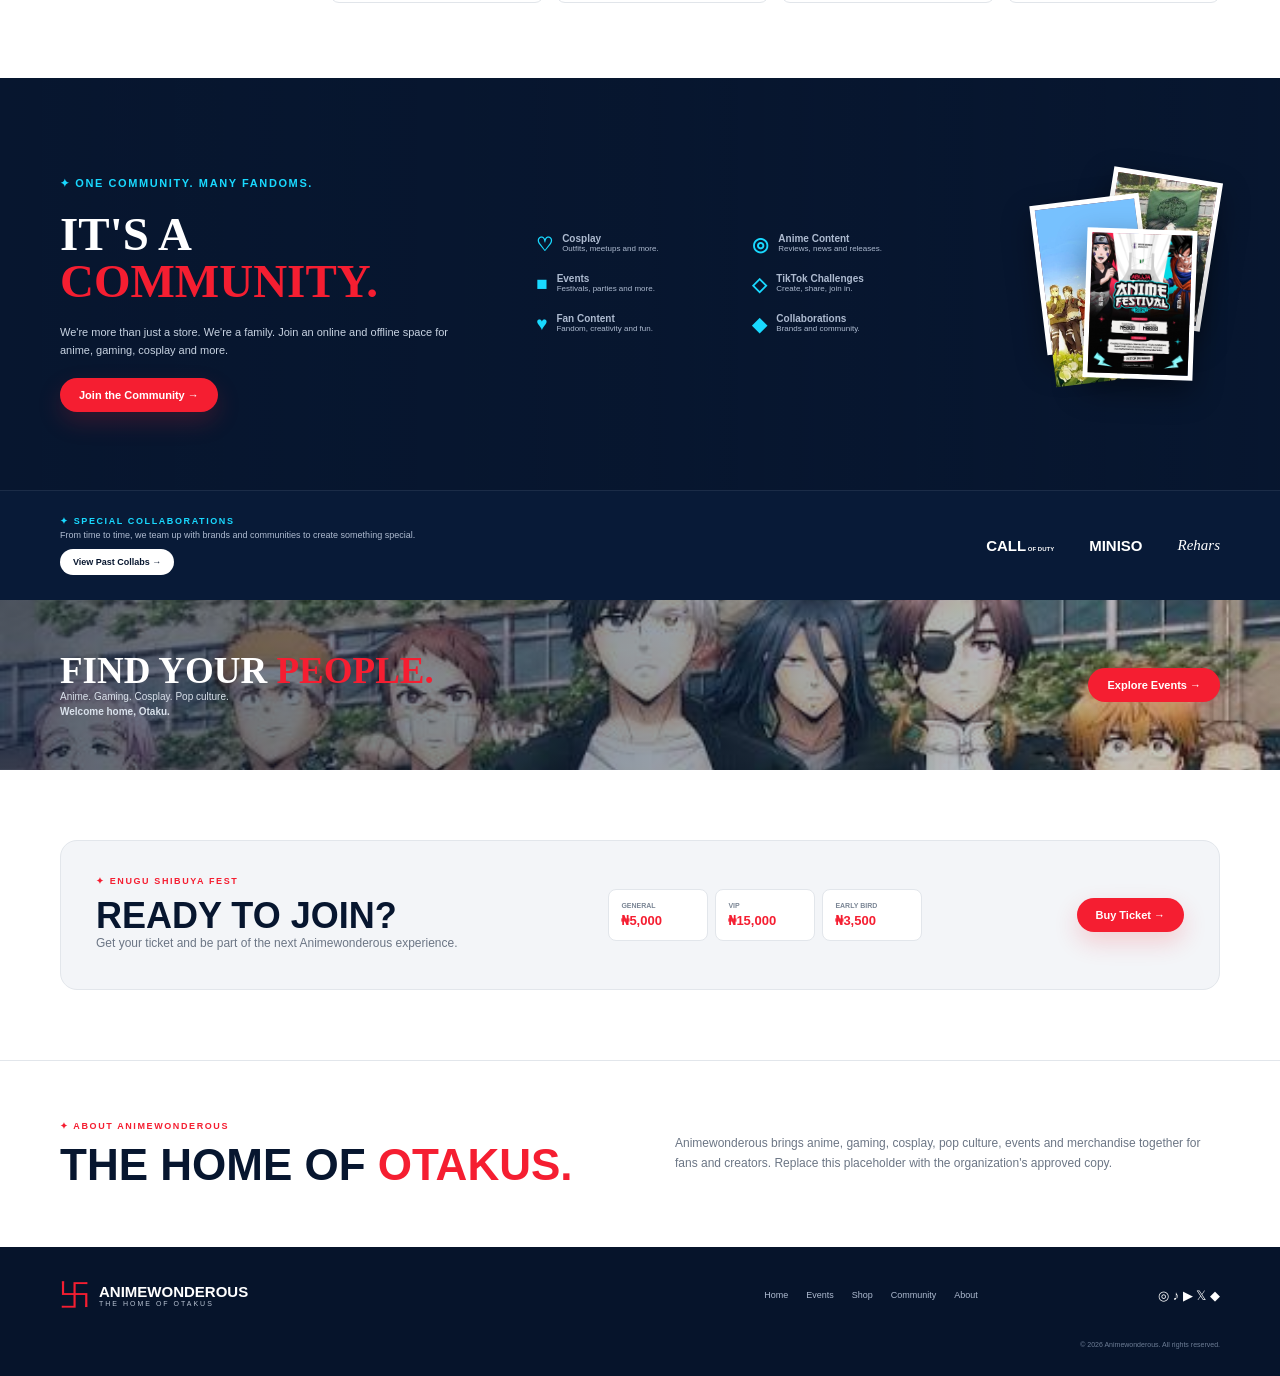
==== commit e3d4183a: "ninth comit" ====
--- a/index.html
+++ b/index.html
@@ -20,8 +20,8 @@
       <a class="active" href="index.html">Home</a>
       <a href="event.html">Events</a>
       <a href="shop.html">Shop</a>
-      <a href="#community">Community</a>
-      <a href="#about">About</a>
+      <a href="community.html">Community</a>
+      <a href="about.html">About</a>
     </nav>
 
     <div class="actions">
@@ -217,7 +217,7 @@
           <div><strong>VIP</strong><span>₦15,000</span></div>
           <div><strong>EARLY BIRD</strong><span>₦3,500</span></div>
         </div>
-        <button class="btn red" onclick="demo()">Buy Ticket →</button>
+        <a href="ticket.html" class="btn red">Buy Ticket →</a>
       </div>
     </section>
 
--- a/general.css
+++ b/general.css
@@ -338,6 +338,7 @@
 
 .hero h1{
     font-family: "PermanentMarker", cursive;
+    color: var(--color-white);
 }
 /* =========================================================
    15. FOOTER
@@ -617,11 +618,6 @@
         display: none;
     }
 
-    /* Keep the nav available for the dropdown */
-    .nav {
-        display: flex;
-    }
-
     .menu svg {
         height: 24px;
         width: 24px;
@@ -668,5 +664,4 @@
     .copyright {
         text-align: left;
     }
-}
-
+}
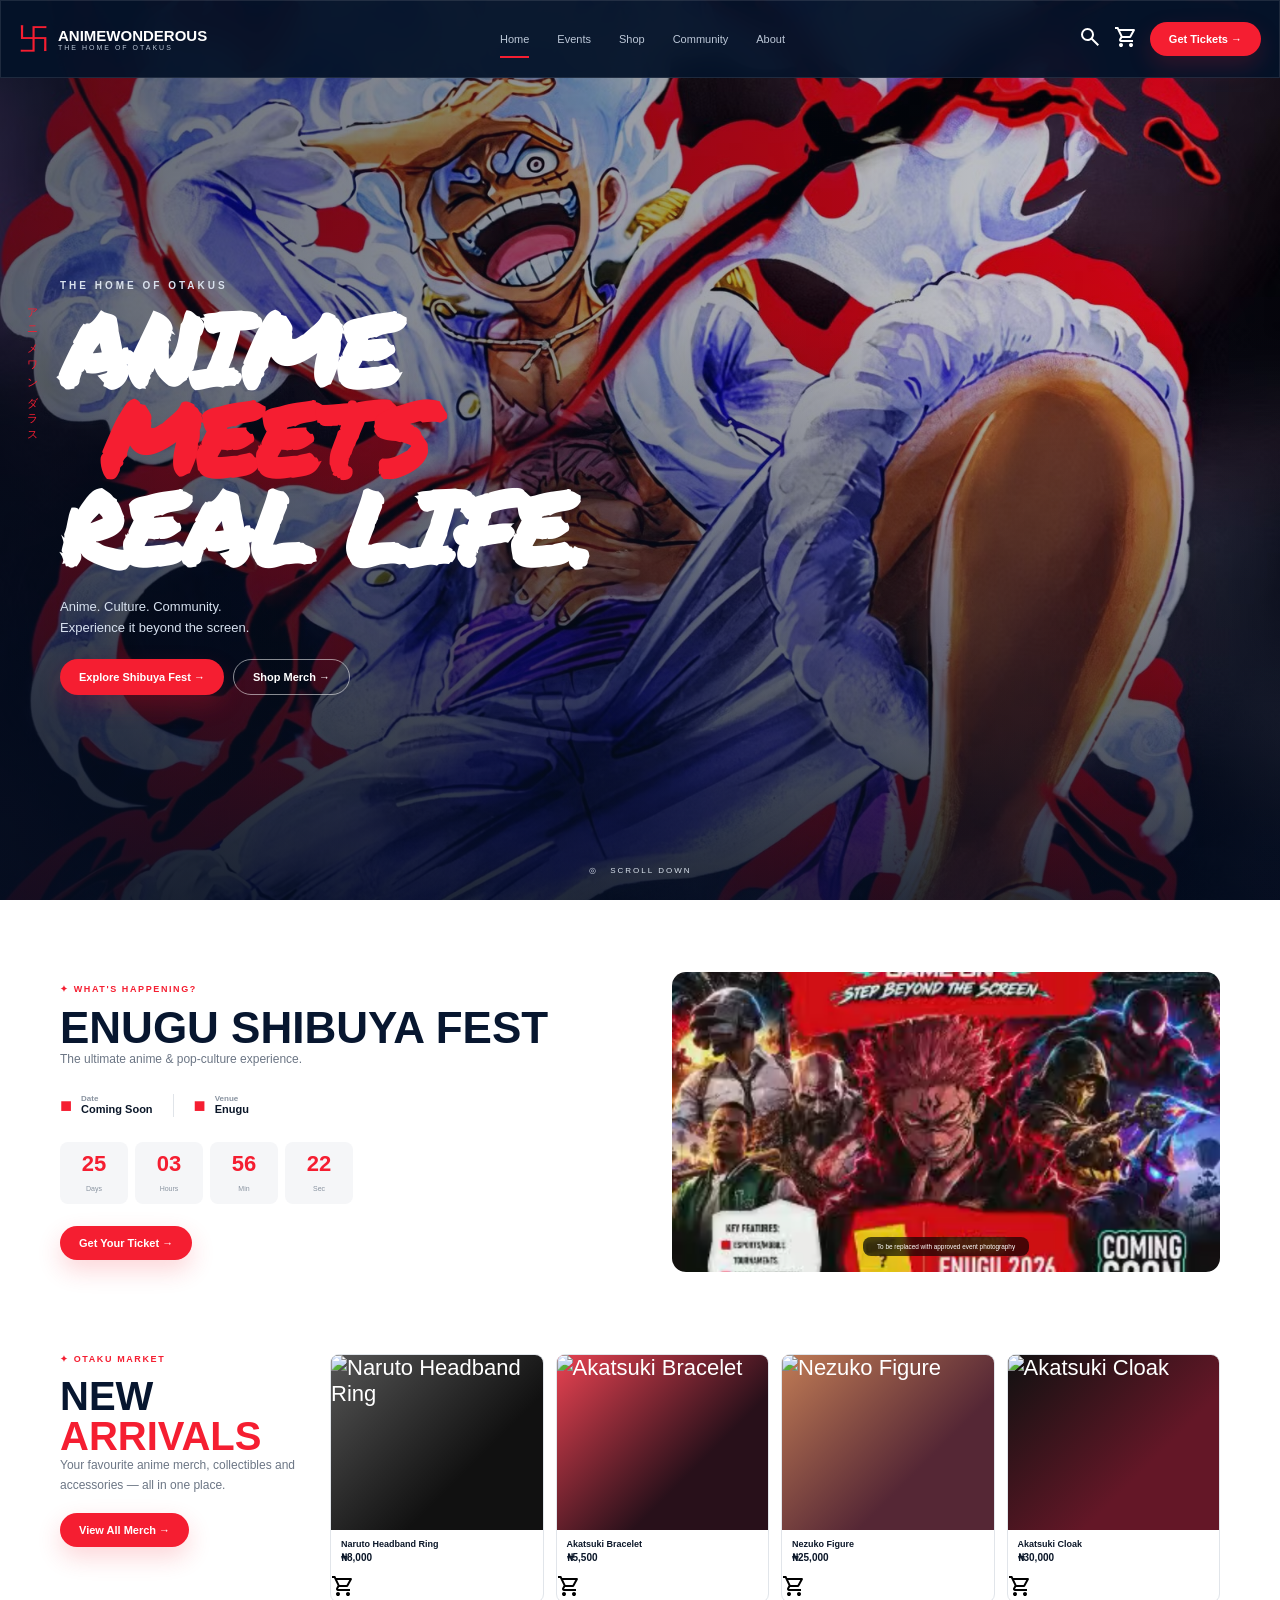
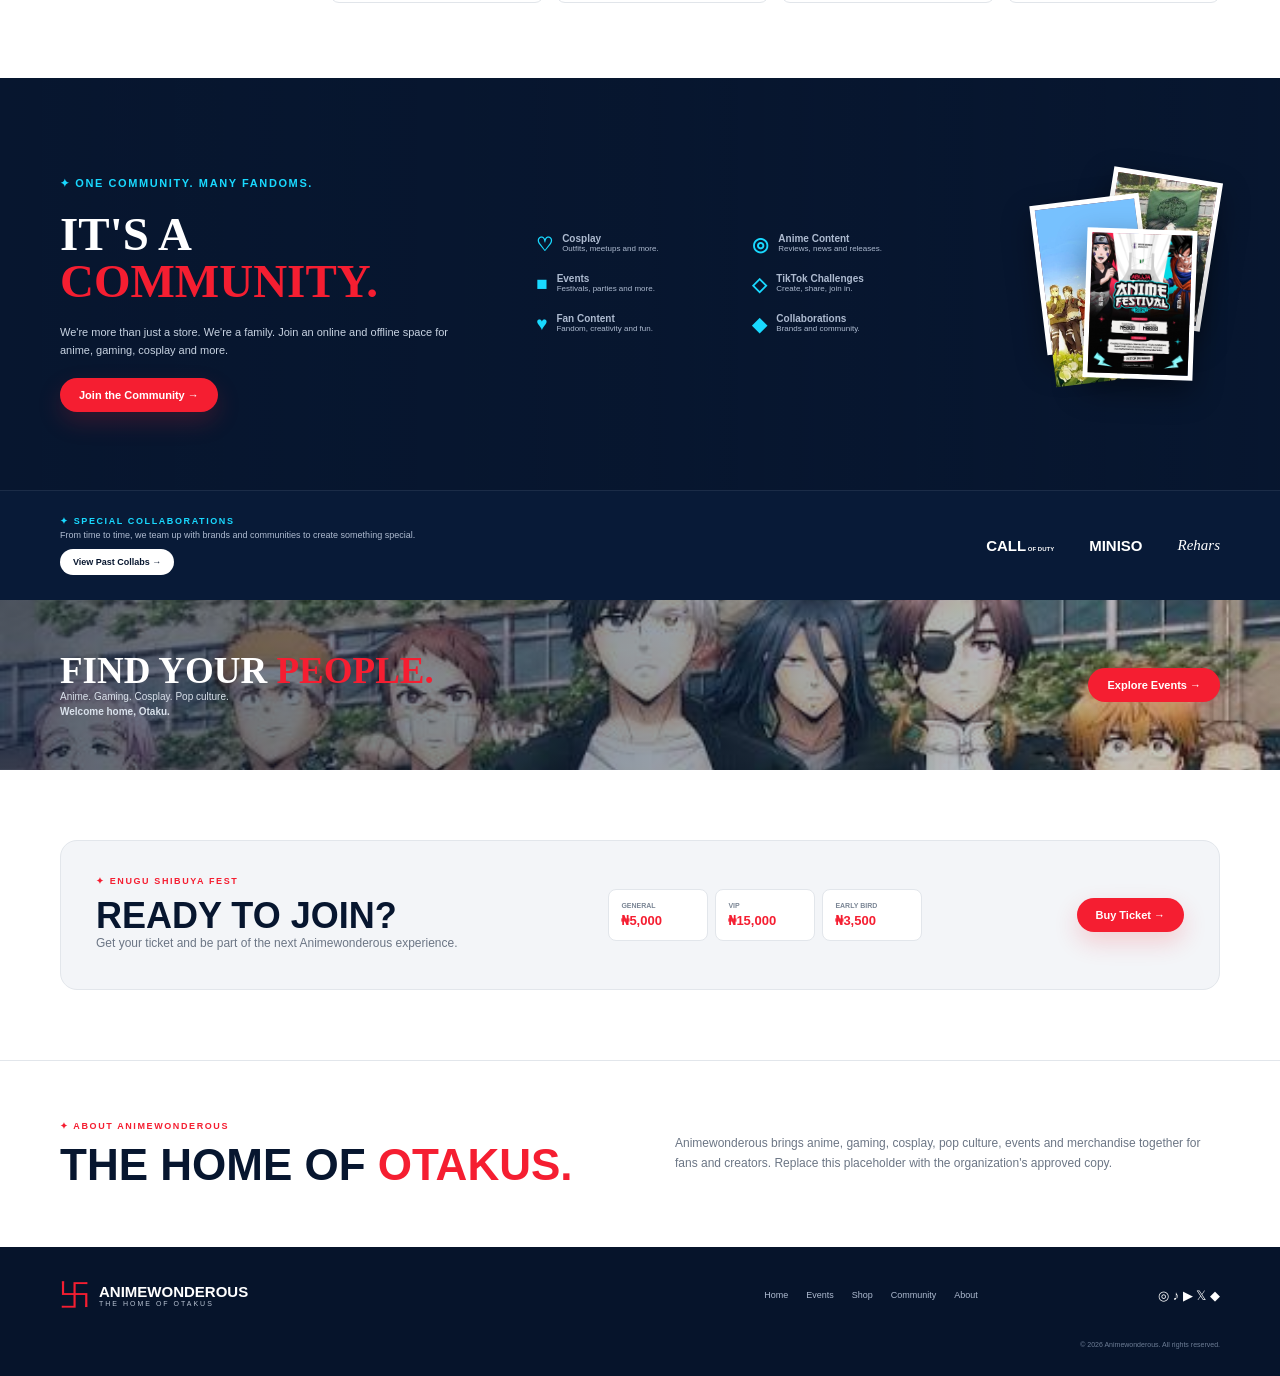
==== commit 44bd4165: "tenth commit" ====
--- a/index.html
+++ b/index.html
@@ -25,9 +25,9 @@
     </nav>
 
     <div class="actions">
-      <button type="button" class="icon" aria-label="Search"><svg xmlns="http://www.w3.org/2000/svg" height="24px" viewBox="0 -960 960 960" width="24px" fill="#fff"><path d="M784-120 532-372q-30 24-69 38t-83 14q-109 0-184.5-75.5T120-580q0-109 75.5-184.5T380-840q109 0 184.5 75.5T640-580q0 44-14 83t-38 69l252 252-56 56ZM380-400q75 0 127.5-52.5T560-580q0-75-52.5-127.5T380-760q-75 0-127.5 52.5T200-580q0 75 52.5 127.5T380-400Z"/></svg></button>
-      <button type="button" class="icon" aria-label="Shopping Cart"><svg xmlns="http://www.w3.org/2000/svg" height="24px" viewBox="0 -960 960 960" width="24px" fill="#fff"><path d="M223.5-103.5Q200-127 200-160t23.5-56.5Q247-240 280-240t56.5 23.5Q360-193 360-160t-23.5 56.5Q313-80 280-80t-56.5-23.5Zm400 0Q600-127 600-160t23.5-56.5Q647-240 680-240t56.5 23.5Q760-193 760-160t-23.5 56.5Q713-80 680-80t-56.5-23.5ZM246-720l96 200h280l110-200H246Zm-38-80h590q23 0 35 20.5t1 41.5L692-482q-11 20-29.5 31T622-440H324l-44 80h480v80H280q-45 0-68-39.5t-2-78.5l54-98-144-304H40v-80h130l38 80Zm134 280h280-280Z"/></svg></button>
-      <a class="btn red" href="#tickets">Get Tickets →</a>
+      <button type="button" class="icon mobile-search" aria-label="Search"><svg xmlns="http://www.w3.org/2000/svg" height="24px" viewBox="0 -960 960 960" width="24px" fill="#fff"><path d="M784-120 532-372q-30 24-69 38t-83 14q-109 0-184.5-75.5T120-580q0-109 75.5-184.5T380-840q109 0 184.5 75.5T640-580q0 44-14 83t-38 69l252 252-56 56ZM380-400q75 0 127.5-52.5T560-580q0-75-52.5-127.5T380-760q-75 0-127.5 52.5T200-580q0 75 52.5 127.5T380-400Z"/></svg></button>
+      <button type="button" class="icon mobile-" aria-label="Shopping Cart"><svg xmlns="http://www.w3.org/2000/svg" height="24px" viewBox="0 -960 960 960" width="24px" fill="#fff"><path d="M223.5-103.5Q200-127 200-160t23.5-56.5Q247-240 280-240t56.5 23.5Q360-193 360-160t-23.5 56.5Q313-80 280-80t-56.5-23.5Zm400 0Q600-127 600-160t23.5-56.5Q647-240 680-240t56.5 23.5Q760-193 760-160t-23.5 56.5Q713-80 680-80t-56.5-23.5ZM246-720l96 200h280l110-200H246Zm-38-80h590q23 0 35 20.5t1 41.5L692-482q-11 20-29.5 31T622-440H324l-44 80h480v80H280q-45 0-68-39.5t-2-78.5l54-98-144-304H40v-80h130l38 80Zm134 280h280-280Z"/></svg></button>
+      <a class="btn red mobile-ticket" href="ticket.html">Get Tickets →</a>
     </div>
 
     <button class="menu" type="button" aria-label="Open navigation menu" aria-controls="main-navigation" aria-expanded="false" id="menu-button">
--- a/general.css
+++ b/general.css
@@ -79,10 +79,8 @@
 body {
     min-height: 100vh;
     overflow-x: hidden;
-
     background: var(--color-white);
     color: var(--color-ink);
-
     font-family: Arial, Helvetica, sans-serif;
 }
 
@@ -165,24 +163,36 @@
 
 .header {
     position: fixed;
-    z-index: 20;
+    top: 0;
+    left: 0;
+    z-index: 1100;
+
     display: flex;
     align-items: center;
     gap: 28px;
+
     width: 100%;
     padding: 9px 18px;
+
     border: 1px solid rgb(255 255 255 / 10%);
-    border-radius: var(--radius-md);
     background: rgb(4 19 41 / 94%);
     backdrop-filter: blur(15px);
+
     color: var(--color-white);
-}
+    transition: transform .3s ease;
+}
+
+/* Hide header when scrolling down */
+.header.hide-header {
+    transform: translateY(-104%);
+}  
 
 .brand {
     display: flex;
     align-items: center;
     gap: 9px;
     min-width: max-content;
+    text-decoration: none;
 }
 
 .mark {
@@ -204,9 +214,7 @@
 
 .brand small {
     display: block;
-
     color: #b9c4d4;
-
     font-size: 7px;
     letter-spacing: 2px;
 }
@@ -214,32 +222,27 @@
 .nav {
     display: flex;
     gap: 28px;
+    align-items: center;
     margin: auto;
 }
 
 .nav a {
     position: relative;
-
     padding: 23px 0;
-
     color: #bdc8d8;
-
     font-size: 11px;
 }
 
 .nav a.active::after {
     content: "";
-
     position: absolute;
     right: 0;
     bottom: 10px;
     left: 0;
-
     height: 2px;
-
     background: var(--color-red);
 }
-
+/* DESKTOP ACTIONS */
 .actions {
     display: flex;
     align-items: center;
@@ -258,6 +261,7 @@
     display: none;
     border: 0;
     margin-left: auto;
+    justify-content: center;
     background: transparent;
     color: var(--color-light);
     cursor: pointer;
@@ -304,7 +308,6 @@
 .btn.red {
     background: var(--color-red);
     color: var(--color-white);
-
     box-shadow: var(--shadow-red);
 }
 
@@ -399,19 +402,13 @@
     z-index: 50;
     right: 18px;
     bottom: 18px;
-
     padding: 13px 17px;
-
     border-radius: var(--radius-md);
-
     background: var(--color-navy);
     color: var(--color-white);
-
     font-size: 10px;
-
     opacity: 0;
     transform: translateY(12px);
-
     transition:
         opacity var(--transition-fast),
         transform var(--transition-fast);
@@ -427,10 +424,6 @@
 ========================================================= */
 
 @media (max-width: 900px) {
-    .header {
-        gap: 12px;
-        justify-self: center;
-    }
 
     .actions {
         display: none;
@@ -447,16 +440,13 @@
     .nav {
         position: absolute;
         top: calc(100% + 10px);
-        right: 0;
-        left: 0;
-
         display: flex;
         flex-direction: column;
         align-items: stretch;
         gap: 4px;
         margin: 0;
         padding: 12px;
-
+        
         background: rgb(4 19 41 / 98%);
         border: 1px solid var(--color-border);
         border-radius: var(--radius-md);
@@ -466,11 +456,7 @@
         visibility: hidden;
         pointer-events: none;
         transform: translateY(-8px);
-
-        transition:
-            opacity .2s ease,
-            transform .2s ease,
-            visibility .2s ease;
+        transition: all .2s ease;
     }
 
     .nav.show {
@@ -492,11 +478,6 @@
 }
 
 @media (max-width: 480px) {
-    .header {
-        width: calc(100% - 20px);
-        min-height: 58px;
-        padding-inline: 10px;
-    }
 
     .brand {
         gap: 6px;
@@ -609,11 +590,6 @@
         font-size: 65%;
     }
 
-    .header {
-        top: 7px;
-        width: calc(100% - 14px);
-        height: 56px;
-    }
     .actions {
         display: none;
     }
--- a/CSS/style.css
+++ b/CSS/style.css
@@ -24,22 +24,22 @@
     position: absolute;
     inset: 0;
     background:
-        radial-gradient(
-            circle at 74% 27%,
-            rgb(25 217 255 / 14%),
-            transparent 22%
+        linear-gradient(
+            90deg,
+            rgb(4 13 31 / 65%),
+            rgb(4 13 31 / 15%)
         ),
         linear-gradient(
             0deg,
-            rgb(7 22 47 / 85%),
-            transparent 40%
+            rgb(4 13 31 / 80%),
+            transparent 65%
         );
 }
 
 .hero-content {
     position: relative;
     z-index: 2;
-
+    margin: 75px auto 0;
     width: min(
         var(--container-width),
         calc(100% - var(--container-gap))
@@ -687,15 +687,6 @@
         overflow-x: clip;
     }
 
-    /* Header */
-    .header {
-        top: 8px;
-        width: calc(100% - 20px);
-        min-height: 56px;
-        padding: 7px 10px;
-        gap: 8px;
-    }
-
     .brand {
         gap: 6px;
     }
@@ -727,28 +718,13 @@
     /* Hero */
     .hero {
         min-height: 680px;
-        height: 100svh;
+        height: 100vh;
         max-height: 850px;
-        background: var(--color-navy);
     }
 
     .hero::before {
         background-position: 62% center;
         background-attachment: fixed;
-    }
-
-    .hero::after {
-        background:
-            linear-gradient(
-                90deg,
-                rgb(4 13 31 / 65%),
-                rgb(4 13 31 / 15%)
-            ),
-            linear-gradient(
-                0deg,
-                rgb(4 13 31 / 80%),
-                transparent 65%
-            );
     }
 
     .hero-content {
@@ -868,25 +844,20 @@
     /* The entire scrollbar track */
     .products::-webkit-scrollbar {
         height: 10px;  /* Height for horizontal scrollbars */
-        width: 5px;   /* Width for vertical scrollbars */
+        width: 50px;   /* Width for vertical scrollbars */
     }
 
     /* The background track/rail of the scrollbar */
     .products::-webkit-scrollbar-track {
-        background: #14213D; /* Midnight navy background */
+        background: var(--color-light-alt); /* Midnight navy background */
         border-radius: 50px;
+        border: 2px solid #14213D; /* Creates a nice padding border effect */
     }
 
     /* The draggable scrolling handle (thumb) */
     .products::-webkit-scrollbar-thumb {
-        background: #9900FF; /* Purple accent */
+        background: var(--color-red); /* Purple accent */
         border-radius: 8px;
-        border: 2px solid #14213D; /* Creates a nice padding border effect */
-    }
-
-    /* The thumb when hovered over or dragged */
-    .products::-webkit-scrollbar-thumb:hover {
-        background: #ff0033; /* Neon red on hover */
     }
 
     .product {
@@ -932,7 +903,7 @@
     }
 
     .polaroids {
-        display: block;
+        display: inline-flex;
         width: 100%;
         max-width: 300px;
         margin: 0 auto;
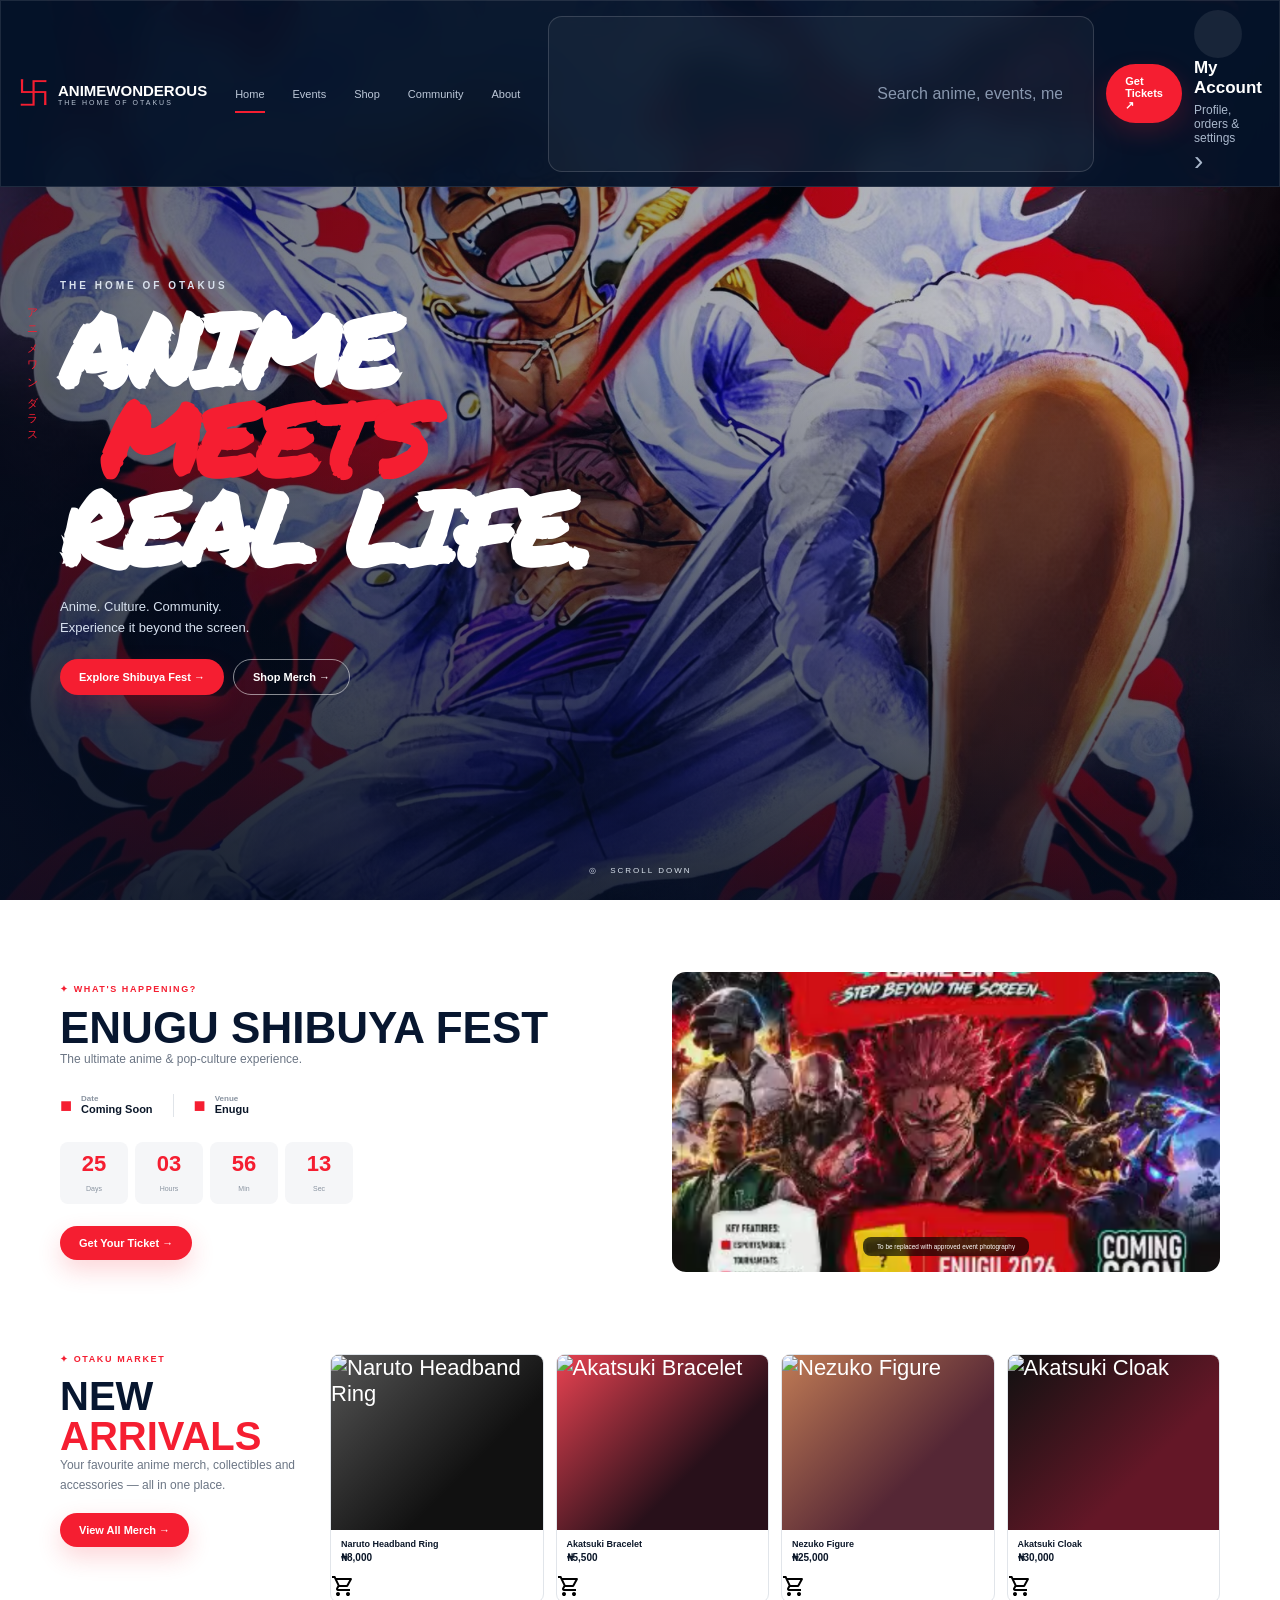
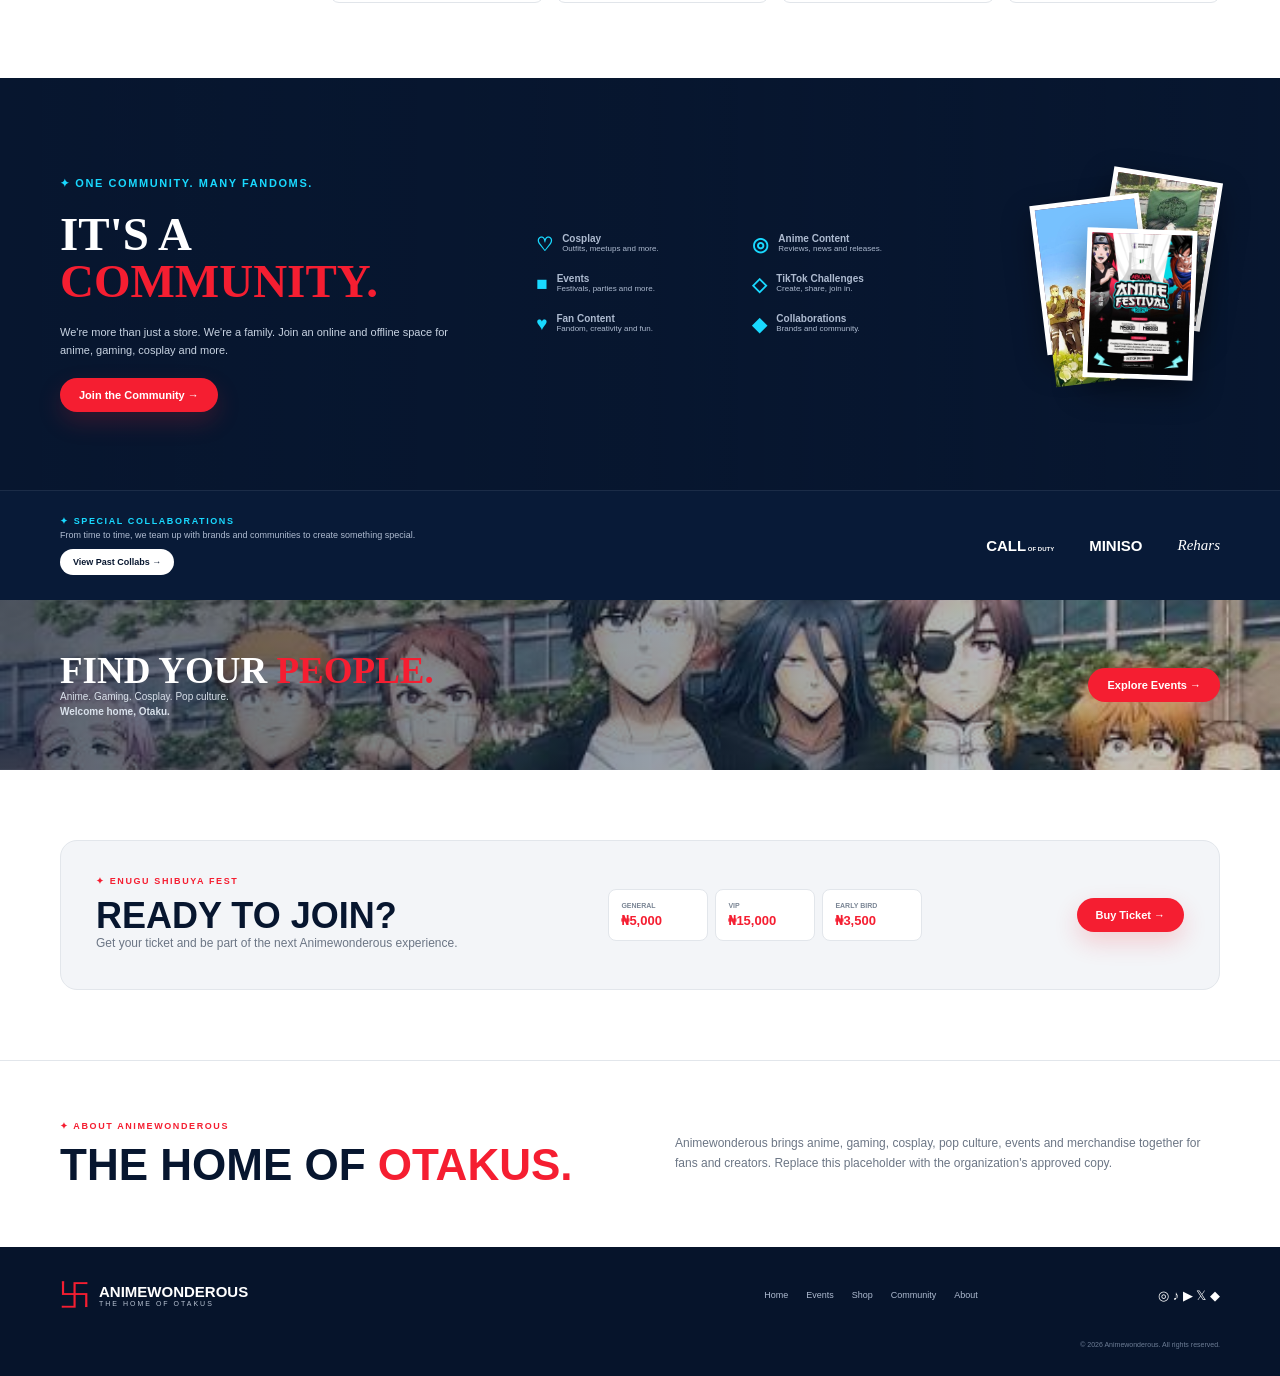
==== commit ab81acf5: "12th commit" ====
--- a/index.html
+++ b/index.html
@@ -25,9 +25,38 @@
     </nav>
 
     <div class="actions">
-      <button type="button" class="icon mobile-search" aria-label="Search"><svg xmlns="http://www.w3.org/2000/svg" height="24px" viewBox="0 -960 960 960" width="24px" fill="#fff"><path d="M784-120 532-372q-30 24-69 38t-83 14q-109 0-184.5-75.5T120-580q0-109 75.5-184.5T380-840q109 0 184.5 75.5T640-580q0 44-14 83t-38 69l252 252-56 56ZM380-400q75 0 127.5-52.5T560-580q0-75-52.5-127.5T380-760q-75 0-127.5 52.5T200-580q0 75 52.5 127.5T380-400Z"/></svg></button>
-      <button type="button" class="icon mobile-" aria-label="Shopping Cart"><svg xmlns="http://www.w3.org/2000/svg" height="24px" viewBox="0 -960 960 960" width="24px" fill="#fff"><path d="M223.5-103.5Q200-127 200-160t23.5-56.5Q247-240 280-240t56.5 23.5Q360-193 360-160t-23.5 56.5Q313-80 280-80t-56.5-23.5Zm400 0Q600-127 600-160t23.5-56.5Q647-240 680-240t56.5 23.5Q760-193 760-160t-23.5 56.5Q713-80 680-80t-56.5-23.5ZM246-720l96 200h280l110-200H246Zm-38-80h590q23 0 35 20.5t1 41.5L692-482q-11 20-29.5 31T622-440H324l-44 80h480v80H280q-45 0-68-39.5t-2-78.5l54-98-144-304H40v-80h130l38 80Zm134 280h280-280Z"/></svg></button>
-      <a class="btn red mobile-ticket" href="ticket.html">Get Tickets →</a>
+      <!-- Search -->
+      <div class="mobile-search-wrapper">
+          <button type="button" class="icon mobile-search" aria-label="Search">
+              <!-- Keep your existing search SVG here -->
+              <svg><!-- Search icon --></svg>
+          </button>
+
+          <input
+              type="search"
+              class="mobile-search-input"
+              placeholder="Search anime, events, merch..."
+              aria-label="Search anime, events and merchandise"
+          >
+      </div>
+      <!-- Tickets -->
+      <a class="btn red mobile-ticket" href="ticket.html">
+          Get Tickets ↗
+      </a>
+      <!-- Account -->
+      <a href="account.html" class="mobile-account">
+          <span class="account-icon">
+              <!-- Keep or add your user SVG here -->
+              <svg><!-- User icon --></svg>
+          </span>
+
+          <span class="account-info">
+              <strong>My Account</strong>
+              <small>Profile, orders &amp; settings</small>
+          </span>
+
+          <span class="account-arrow">›</span>
+      </a>
     </div>
 
     <button class="menu" type="button" aria-label="Open navigation menu" aria-controls="main-navigation" aria-expanded="false" id="menu-button">
--- a/general.css
+++ b/general.css
@@ -130,7 +130,6 @@
     font-weight: 800;
     letter-spacing: 1.6px;
 }
-
 
 /* =========================================================
    4. TYPOGRAPHY
@@ -284,6 +283,67 @@
 
 .menu.active .icon-close {
   display: block;
+}
+
+.mobile-search-wrapper {
+    display: flex;
+    align-items: center;
+    gap: 12px;
+    width: 100%;
+    min-height: 58px;
+    padding: 0 16px;
+    border: 1px solid rgb(255 255 255 / 15%);
+    border-radius: 14px;
+    background: rgb(255 255 255 / 4%);
+}
+
+.mobile-search-input {
+    flex: 1;
+    min-width: 0;
+    border: none;
+    outline: none;
+    background: transparent;
+    color: white;
+    font: inherit;
+}
+
+.mobile-search-input::placeholder {
+    color: #8998af;
+}
+
+.account-icon {
+    display: grid;
+    place-items: center;
+    width: 48px;
+    height: 48px;
+    border-radius: 50%;
+    background: rgb(255 255 255 / 8%);
+}
+
+.account-icon svg {
+    width: 25px;
+    height: 25px;
+}
+
+.account-info {
+    display: flex;
+    flex-direction: column;
+    gap: 5px;
+}
+
+.account-info strong {
+    font-size: 17px;
+}
+
+.account-info small {
+    color: #aab8cc;
+    font-size: 12px;
+}
+
+.account-arrow {
+    margin-left: auto;
+    font-size: 28px;
+    color: #aab8cc;
 }
 
 /* =========================================================
@@ -420,10 +480,18 @@
 }
 
 /* =========================================================
-   17. TABLET
+   01. TABLET & MOBILE
 ========================================================= */
 
 @media (max-width: 900px) {
+
+    /* HEADER */
+
+    .header {
+        gap: 16px;
+        padding: 10px 18px;
+        z-index: 1100;
+    }
 
     .actions {
         display: none;
@@ -433,174 +501,250 @@
         display: flex;
         align-items: center;
         justify-content: center;
-        justify-self: center;
-        cursor: pointer;
-    }
-
-    .nav {
-        position: absolute;
-        top: calc(100% + 10px);
-        display: flex;
-        flex-direction: column;
-        align-items: stretch;
-        gap: 4px;
-        margin: 0;
-        padding: 12px;
-        
-        background: rgb(4 19 41 / 98%);
-        border: 1px solid var(--color-border);
-        border-radius: var(--radius-md);
-        box-shadow: 0 12px 30px rgb(0 0 0 / 25%);
-
-        opacity: 0;
-        visibility: hidden;
-        pointer-events: none;
-        transform: translateY(-8px);
-        transition: all .2s ease;
-    }
-
-    .nav.show {
-        opacity: 1;
-        visibility: visible;
-        pointer-events: auto;
-        transform: translateY(0);
-    }
-
-    .nav a {
-        display: block;
-        padding: 12px;
-        white-space: normal;
-    }
-
-    .nav a.active::after {
-        display: none;
-    }
-}
-
-@media (max-width: 480px) {
-
-    .brand {
-        gap: 6px;
-    }
-
-    .brand strong {
-        font-size: 12px;
-    }
-
-    .brand small {
-        font-size: 6px;
-        letter-spacing: 1px;
-    }
-
-    .mark {
-        font-size: 25px;
-    }
-}
-
-/* Mobile */
-@media (max-width: 768px) {
-
-    .actions {
-        display: none;
-    }
-
-    .menu {
-        display: flex;
-        align-items: center;
-        justify-content: center;
+        position: relative;
+        z-index: 1103;
+
+        margin-left: auto;
+        padding: 5px;
+
         border: none;
         background: transparent;
         color: white;
         cursor: pointer;
-        z-index: 1100;
-    }
+    }
+
+    .menu svg {
+        width: 30px;
+        height: 30px;
+    }
+
+    .brand {
+        position: relative;
+        z-index: 1103;
+    }
+
+    .icon-close {
+        display: none;
+    }
+
+    .menu.active .icon-hamburger {
+        display: none;
+    }
+
+    .menu.active .icon-close {
+        display: block;
+    }
+
+
+    /* FULLSCREEN MOBILE NAVIGATION */
 
     .nav {
-        position: absolute;
-        top: calc(100% + 0.75rem);
-        right: 1rem;
-        left: 1rem;
+        position: fixed;
+        inset: 0;
+        z-index: 1101;
 
         display: flex;
         flex-direction: column;
-        gap: 0.25rem;
-
-        padding: 0.75rem;
-
-        background: rgba(7, 22, 47, 0.97);
-        border: 1px solid var(--border);
-        border-radius: var(--radius-md);
-
-        box-shadow: var(--shadow-lg);
+        justify-content: flex-start;
+        align-items: stretch;
+        gap: 8px;
+
+        width: 100%;
+        height: 100vh;
+        height: 100dvh;
+
+        margin: 0;
+        padding: 130px 24px 320px;
+
+        background: rgb(4 19 41 / 99%);
+
+        visibility: hidden;
+        pointer-events: none;
+
+        clip-path: circle(0 at calc(100% - 35px) 35px);
+
+        transition:
+            clip-path .65s cubic-bezier(.77, 0, .18, 1),
+            visibility .65s ease;
+
+        overflow-y: auto;
+    }
+
+    .nav.show {
+        visibility: visible;
+        pointer-events: auto;
+        clip-path: circle(150vmax at calc(100% - 35px) 35px);
+    }
+
+    /* Navigation links */
+    .nav a {
+        display: block;
+        width: 100%;
+        padding: 15px 10px;
+
+        color: var(--color-white);
+        font-size: 23px;
+        font-weight: 700;
+        text-decoration: none;
+
+        border-bottom: 1px solid rgb(255 255 255 / 9%);
+    }
+
+    .nav a.active {
+        color: var(--color-red);
+    }
+
+    .nav a.active::after {
+        display: none;
+    }
+
+
+    /* MENU ACTIONS */
+
+    .actions {
+        display: flex;
+        flex-direction: column;
+        align-items: stretch;
+        flex-wrap: wrap;
+        gap: 12px;
+
+        position: fixed;
+        left: 24px;
+        right: 24px;
+        bottom: 25px;
+        z-index: 1102;
 
         opacity: 0;
         visibility: hidden;
-        transform: translateY(-10px);
         pointer-events: none;
 
-        transition:
-            opacity 0.25s ease,
-            transform 0.25s ease,
-            visibility 0.25s ease;
-
-        z-index: 1000;
-    }
-
-
-    /* Open state */
-    .nav.show {
-        display: flex;
+        transition: all .3s ease;
+    }
+
+    .nav.show ~ .actions {
         opacity: 1;
         visibility: visible;
-        transform: translateY(0);
         pointer-events: auto;
     }
 
-
-    .nav a {
+    .actions .icon {
+        display: flex;
+        align-items: center;
+        justify-content: center;
+
+        width: 46px;
+        height: 46px;
+
+        border: 1px solid rgb(255 255 255 / 15%);
+        border-radius: 50%;
+
+        background: rgb(255 255 255 / 5%);
+        color: white;
+    }
+
+    .actions .mobile-search {
         width: 100%;
-        padding: 0.9rem 1rem;
-
-        border-radius: var(--radius-sm);
-
-        color: var(--text-light);
-        text-decoration: none;
-
-        transition:
-            background 0.2s ease,
-            color 0.2s ease;
-    }
-
-
-    .nav a:hover,
-    .nav a.active {
-        background: rgba(245, 30, 49, 0.12);
-        color: var(--color-red);
-    }
-
-}
-
-/* =========================================================
-   18. MOBILE
+        min-height: 58px;
+        justify-content: flex-start;
+        padding: 0 18px;
+        border: 1px solid rgb(255 255 255 / 15%);
+        border-radius: 14px;
+        background: rgb(255 255 255 / 4%);
+    }
+
+    /* Tickets */
+    .actions .mobile-ticket {
+        display: flex;
+        align-items: center;
+        justify-content: center;
+        width: 100%;
+        min-height: 58px;
+    }
+
+    /* Account card — apply this class to your account element */
+    .actions .mobile-account {
+        display: flex;
+        align-items: center;
+        justify-content: space-between;
+        width: 100%;
+        min-height: 75px;
+        padding: 15px 18px;
+        border: 1px solid rgb(255 255 255 / 15%);
+        border-radius: 14px;
+        background: rgb(255 255 255 / 4%);
+        color: white;
+    }
+
+
+    /* HERO */
+
+    .hero {
+        min-height: 620px;
+    }
+
+    .hero-content {
+        width: calc(100% - 50px);
+    }
+
+
+    /* GENERAL LAYOUT */
+
+    .inner {
+        width: calc(100% - 40px);
+    }
+
+    .footer-grid {
+        grid-template-columns: repeat(2, 1fr);
+    }
+
+}
+
+
+/* =========================================================
+   02. MOBILE
 ========================================================= */
 
 @media (max-width: 650px) {
-    
-    html{
+
+    html {
         font-size: 65%;
     }
 
-    .actions {
-        display: none;
+    /* HEADER */
+
+    .header {
+        padding: 9px 15px;
+        gap: 10px;
     }
 
     .menu svg {
-        height: 24px;
-        width: 24px;
-    }
+        width: 26px;
+        height: 26px;
+    }
+
+    .brand {
+        gap: 6px;
+    }
+
+    .brand strong {
+        font-size: 12px;
+    }
+
+    .brand small {
+        font-size: 6px;
+        letter-spacing: 1px;
+    }
+
+    .mark {
+        font-size: 25px;
+    }
+
+
+    /* HERO */
 
     .hero {
         height: 680px;
+        min-height: 580px;
     }
 
     .hero-content {
@@ -625,9 +769,13 @@
         flex-wrap: wrap;
     }
 
+
+    /* CONTENT */
+
     .inner {
         width: calc(100% - 34px);
     }
+
     .footer-grid {
         grid-template-columns: 1fr;
     }
@@ -640,4 +788,62 @@
     .copyright {
         text-align: left;
     }
-}+
+}
+
+
+/* =========================================================
+   03. SMALL MOBILE
+========================================================= */
+
+@media (max-width: 480px) {
+
+    .header {
+        padding: 9px 12px;
+    }
+
+    .brand strong {
+        font-size: 11px;
+    }
+
+    .brand small {
+        font-size: 5.5px;
+    }
+
+    .mark {
+        font-size: 23px;
+    }
+
+    .nav {
+        padding-left: 22px;
+        padding-right: 22px;
+    }
+
+    .nav a {
+        font-size: 2.2rem;
+    }
+
+    .hero-content {
+        width: calc(100% - 30px);
+    }
+
+}
+
+
+/* =========================================================
+   04. REDUCED MOTION
+========================================================= */
+
+@media (prefers-reduced-motion: reduce) {
+
+    *,
+    *::before,
+    *::after {
+        scroll-behavior: auto !important;
+        animation-duration: .01ms !important;
+        animation-iteration-count: 1 !important;
+        transition-duration: .01ms !important;
+    }
+
+}
+
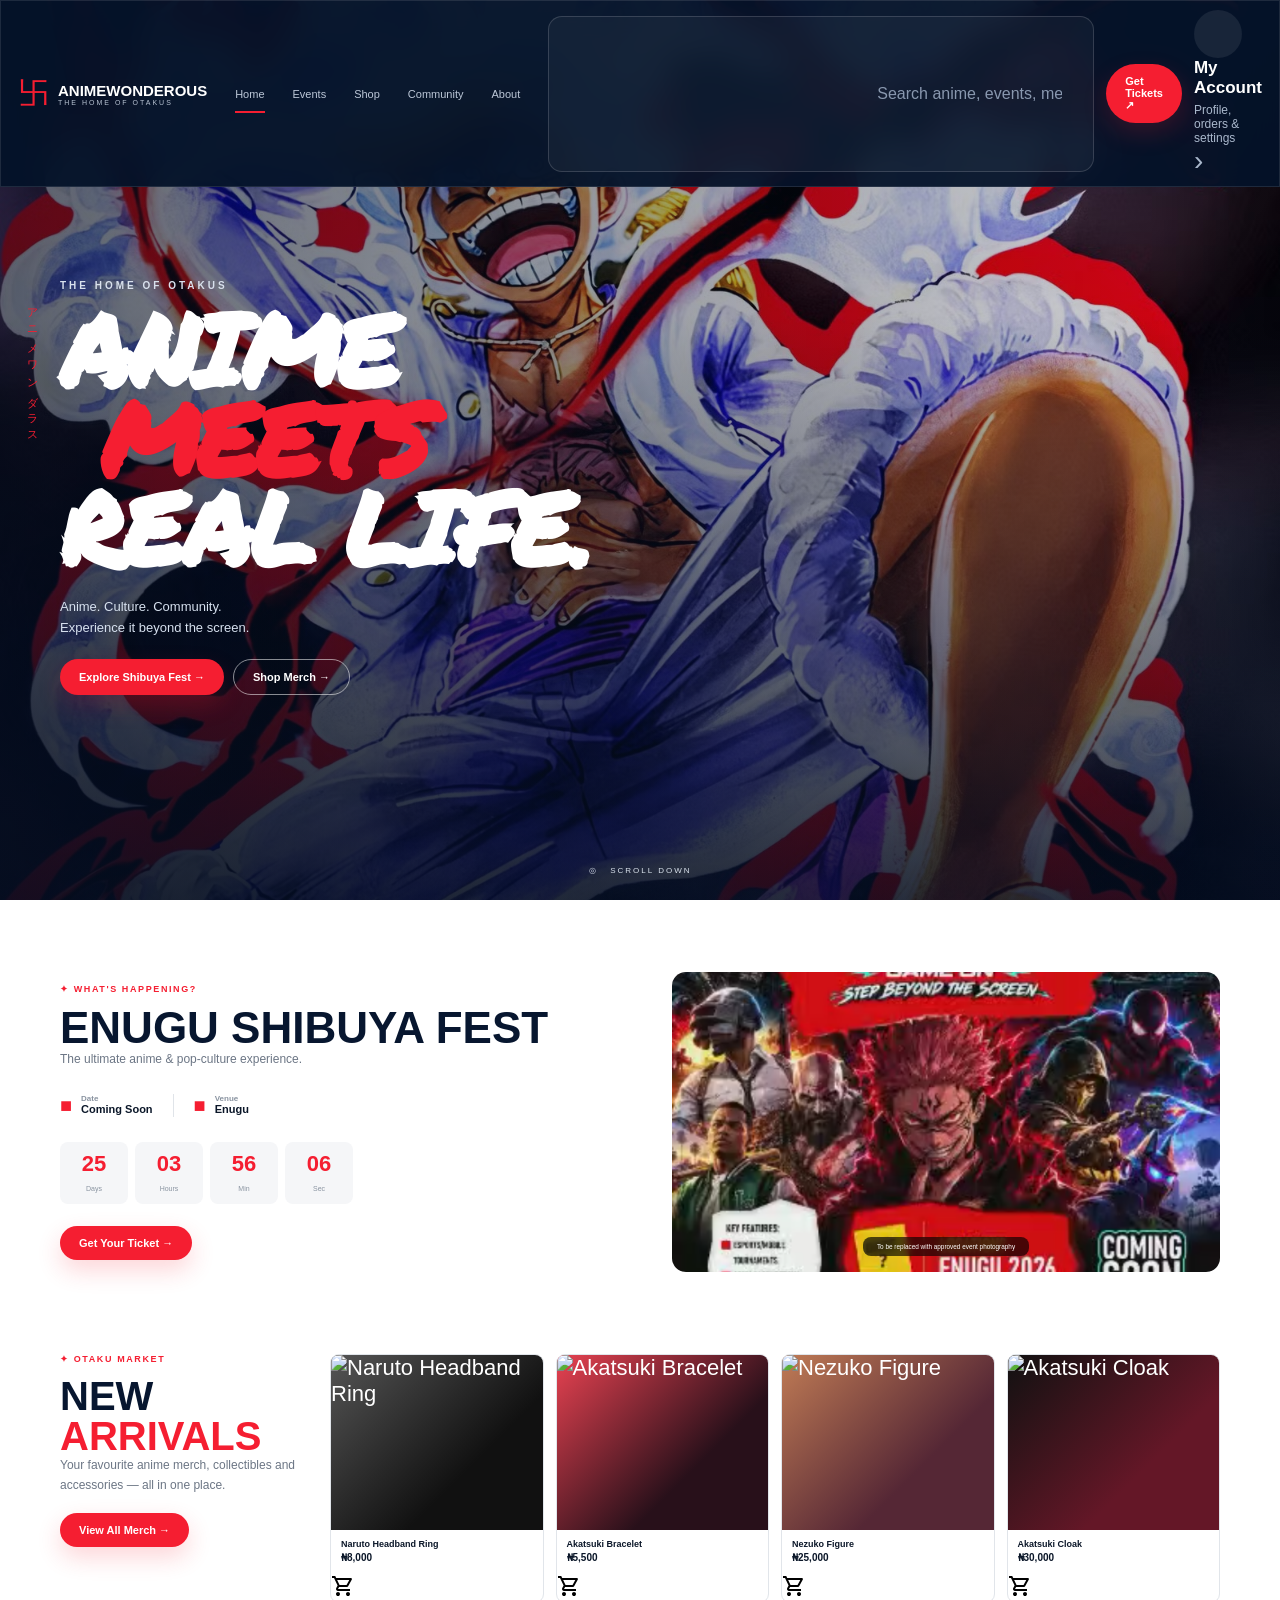
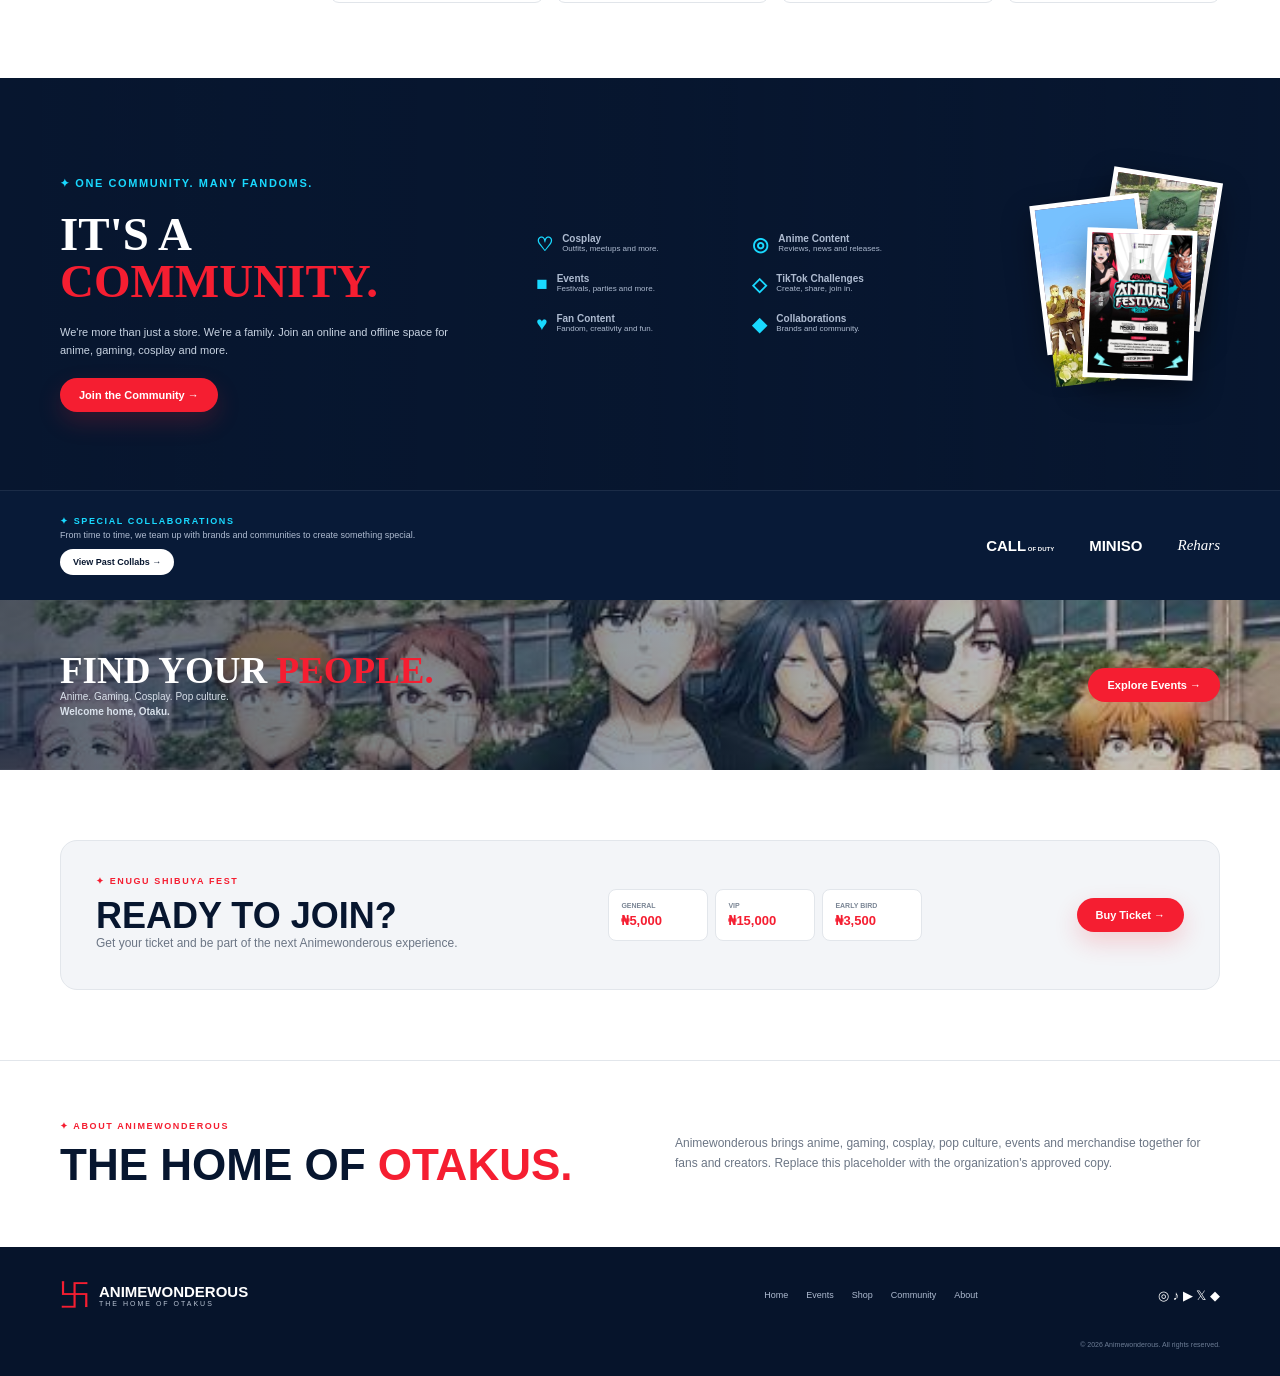
==== commit 58cced9c: "///" ====
--- a/index.html
+++ b/index.html
@@ -27,17 +27,16 @@
     <div class="actions">
       <!-- Search -->
       <div class="mobile-search-wrapper">
-          <button type="button" class="icon mobile-search" aria-label="Search">
-              <!-- Keep your existing search SVG here -->
-              <svg><!-- Search icon --></svg>
-          </button>
-
-          <input
-              type="search"
-              class="mobile-search-input"
-              placeholder="Search anime, events, merch..."
-              aria-label="Search anime, events and merchandise"
-          >
+        <button type="button" class="icon mobile-search" aria-label="Search">
+            <svg><!-- Search icon --></svg>
+        </button>
+
+        <input
+            type="search"
+            class="mobile-search-input"
+            placeholder="Search anime, events, merch..."
+            aria-label="Search anime, events and merchandise"
+        >
       </div>
       <!-- Tickets -->
       <a class="btn red mobile-ticket" href="ticket.html">
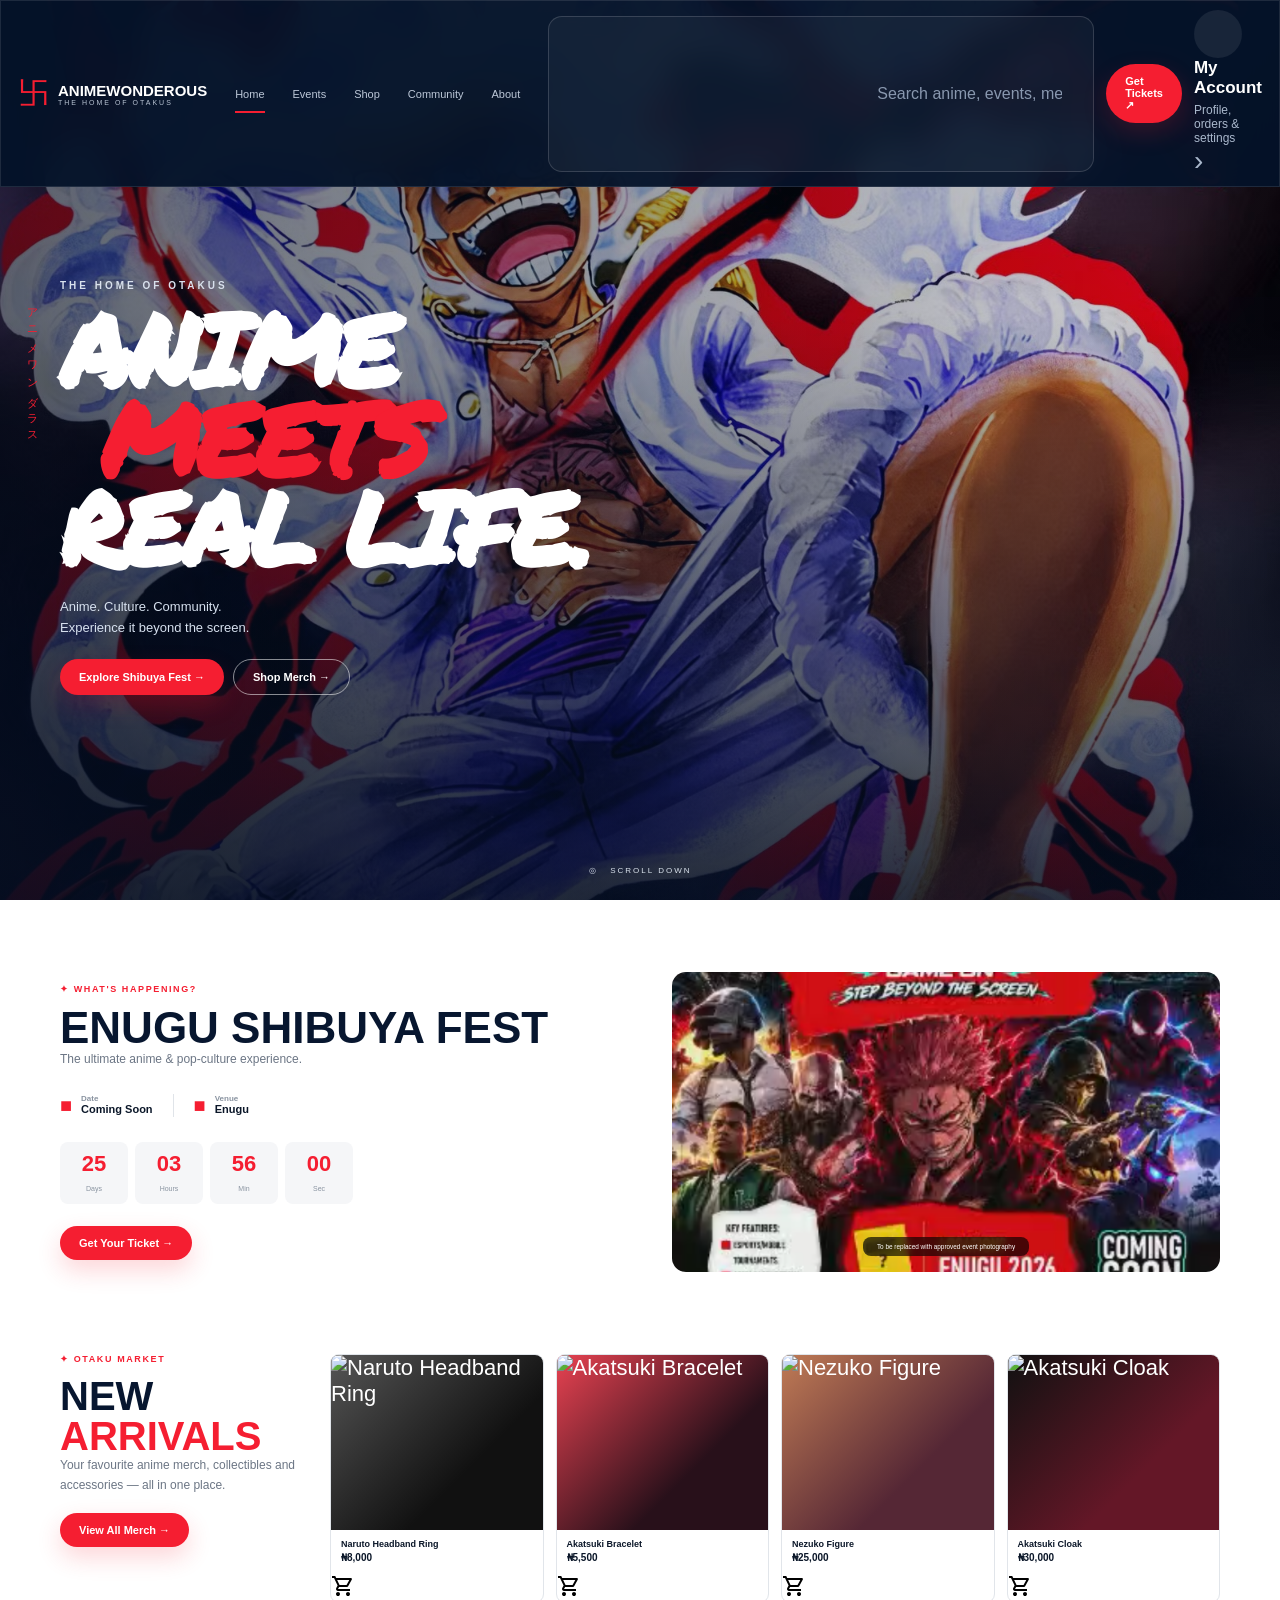
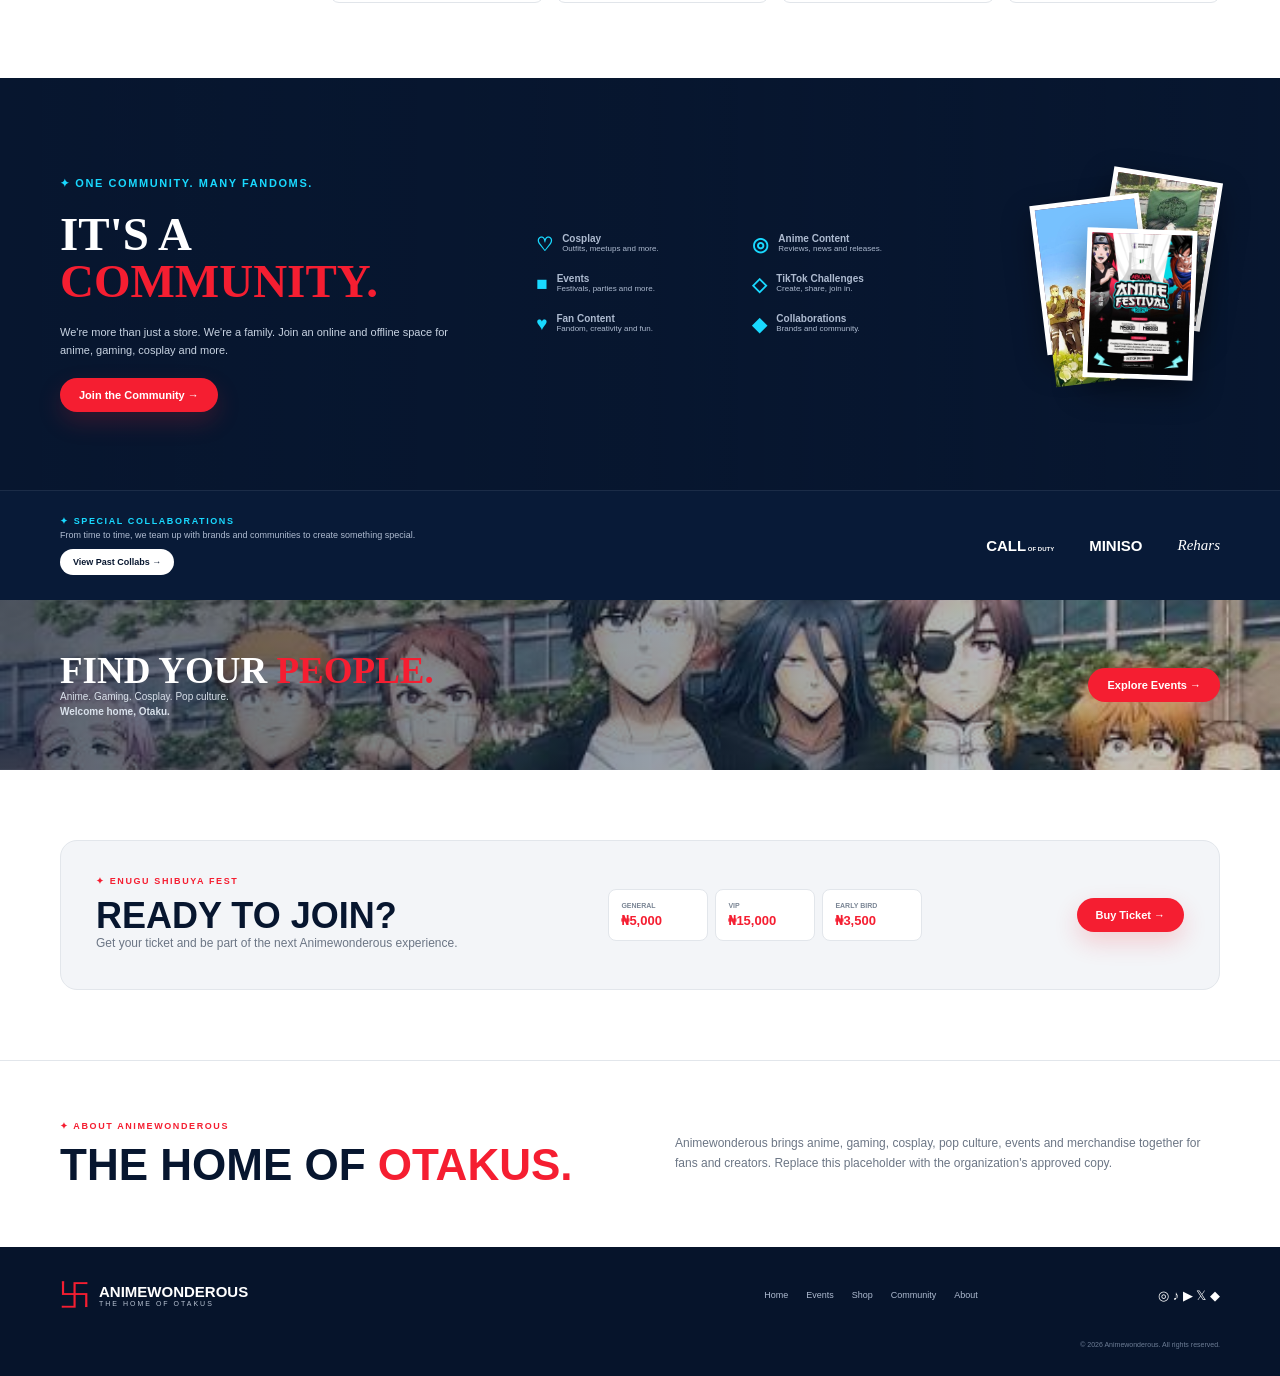
==== commit bf13e22b: "Loading screen" ====
--- a/index.html
+++ b/index.html
@@ -8,6 +8,28 @@
   <link rel="stylesheet" href="CSS/style.css">
 </head>
 <body>
+
+  <!-- PAGE LOADER -->
+  <div class="page-loader" id="page-loader" role="status" aria-label="Loading Animewonderous">
+
+      <div class="loader-content">
+
+          <div class="loader-logo">
+              <span class="mark">卐</span>
+          </div>
+
+          <h2>ANIMEWONDEROUS</h2>
+          <p>THE HOME OF OTAKUS</p>
+
+          <div class="loader-progress">
+              <span></span>
+          </div>
+
+          <small>PREPARING YOUR EXPERIENCE...</small>
+
+      </div>
+
+  </div>
 
   <!-- HEADER -->
   <header class="header">
--- a/general.css
+++ b/general.css
@@ -129,6 +129,147 @@
     font-size: 9px;
     font-weight: 800;
     letter-spacing: 1.6px;
+}
+
+/* =========================================
+   PAGE LOADER
+========================================= */
+
+.page-loader {
+    position: fixed;
+    inset: 0;
+    z-index: 99999;
+
+    display: flex;
+    align-items: center;
+    justify-content: center;
+
+    background: #041329;
+    color: white;
+
+    opacity: 1;
+    visibility: visible;
+
+    transition:
+        opacity .7s ease,
+        visibility .7s ease;
+}
+
+.page-loader.is-hidden {
+    opacity: 0;
+    visibility: hidden;
+    pointer-events: none;
+}
+
+.loader-content {
+    display: flex;
+    flex-direction: column;
+    align-items: center;
+    text-align: center;
+    padding: 20px;
+}
+
+/* Logo */
+
+.loader-logo {
+    display: grid;
+    place-items: center;
+
+    width: 85px;
+    height: 85px;
+
+    margin-bottom: 25px;
+
+    border-radius: 22px;
+    background: rgb(255 255 255 / 5%);
+
+    animation: loaderPulse 1.8s ease-in-out infinite;
+}
+
+.loader-logo .mark {
+    font-size: 48px;
+    color: var(--color-red);
+}
+
+/* Branding */
+
+.loader-content h2 {
+    font-family: Impact, "Arial Narrow", sans-serif;
+    font-size: 24px;
+    letter-spacing: 2px;
+}
+
+.loader-content p {
+    margin-top: 7px;
+    color: #aab8cc;
+    font-size: 10px;
+    letter-spacing: 4px;
+}
+
+/* Progress bar */
+
+.loader-progress {
+    width: 180px;
+    height: 3px;
+
+    margin-top: 35px;
+
+    overflow: hidden;
+    border-radius: 10px;
+    background: rgb(255 255 255 / 10%);
+}
+
+.loader-progress span {
+    display: block;
+    width: 40%;
+    height: 100%;
+
+    background: var(--color-red);
+    border-radius: inherit;
+
+    animation: loaderProgress 1.4s ease-in-out infinite;
+}
+
+.loader-content > small {
+    margin-top: 15px;
+    color: #71829c;
+    font-size: 9px;
+    letter-spacing: 2px;
+}
+
+/* Animations */
+
+@keyframes loaderPulse {
+    0%, 100% {
+        transform: scale(1);
+        box-shadow: 0 0 0 transparent;
+    }
+
+    50% {
+        transform: scale(1.06);
+        box-shadow: 0 0 30px rgb(245 30 49 / 15%);
+    }
+}
+
+@keyframes loaderProgress {
+    0% {
+        transform: translateX(-120%);
+    }
+
+    100% {
+        transform: translateX(350%);
+    }
+}
+
+@media (prefers-reduced-motion: reduce) {
+    .loader-logo,
+    .loader-progress span {
+        animation: none;
+    }
+
+    .page-loader {
+        transition: none;
+    }
 }
 
 /* =========================================================
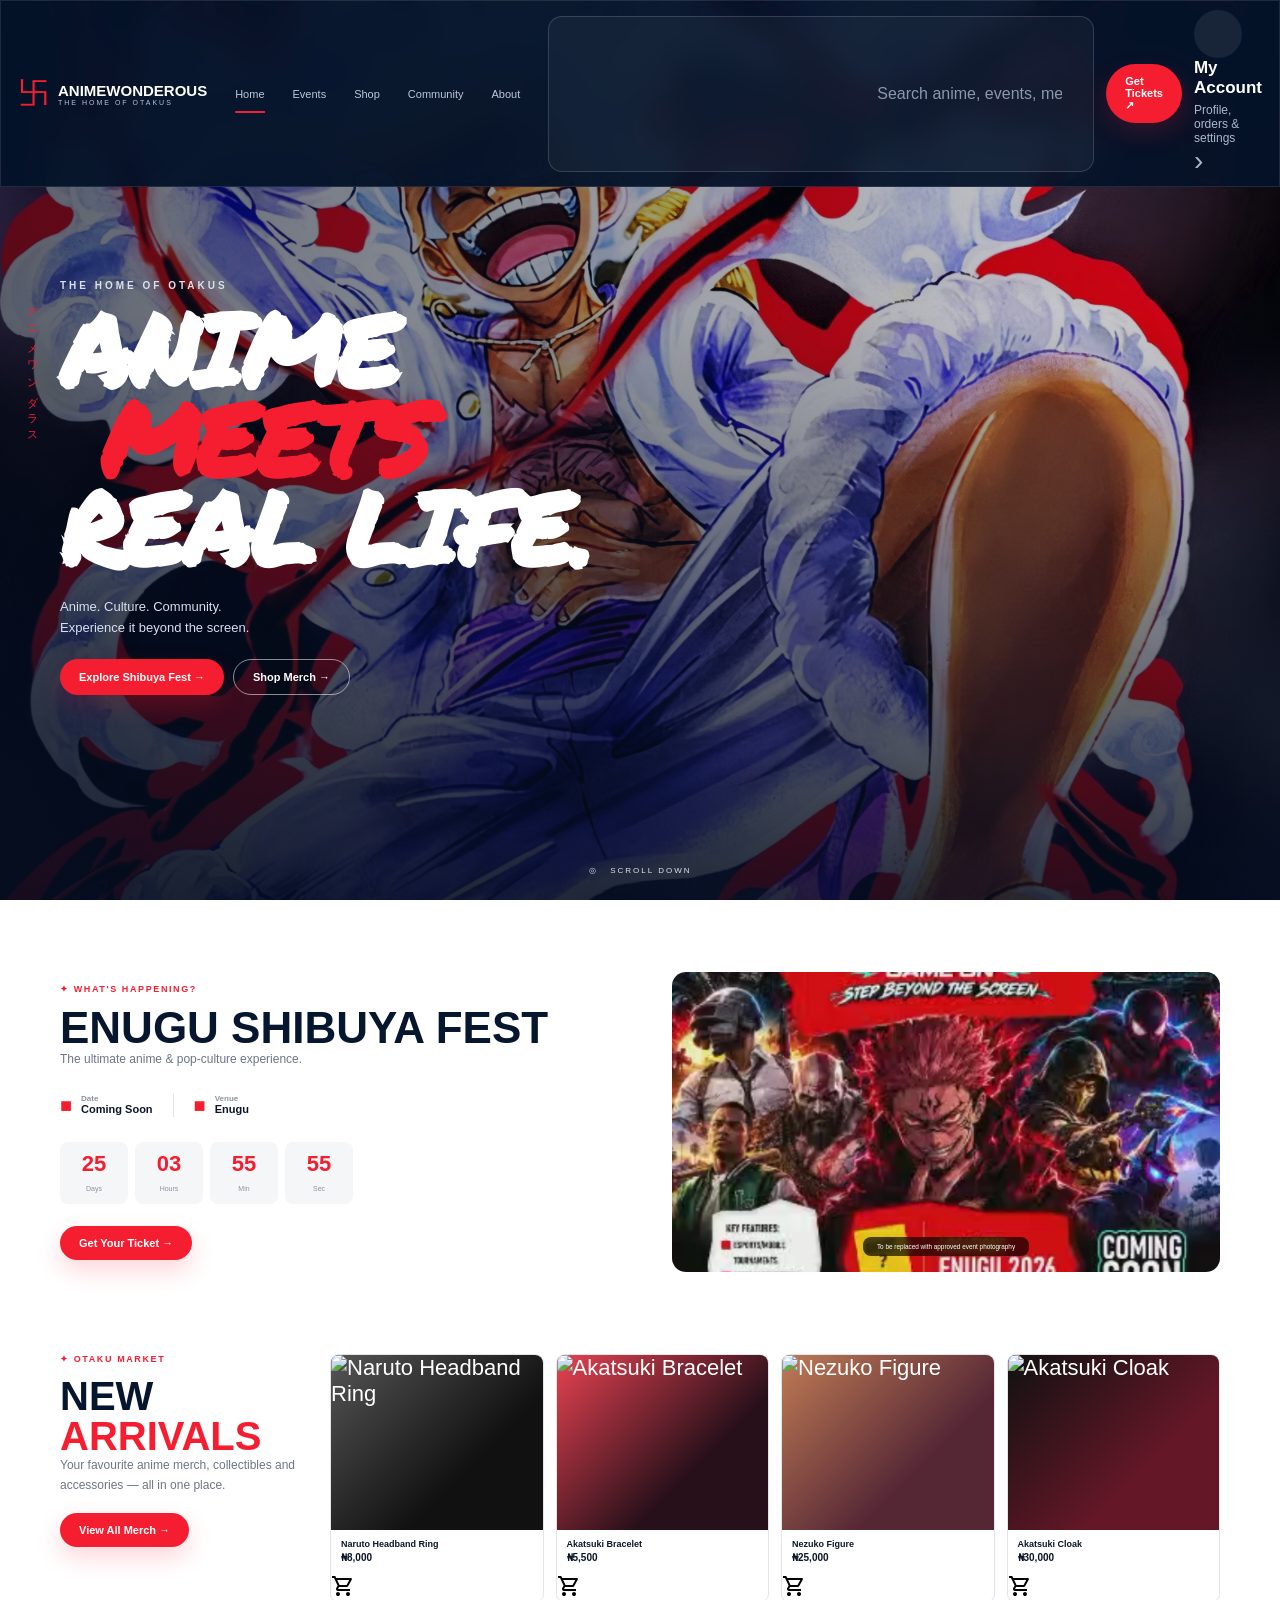
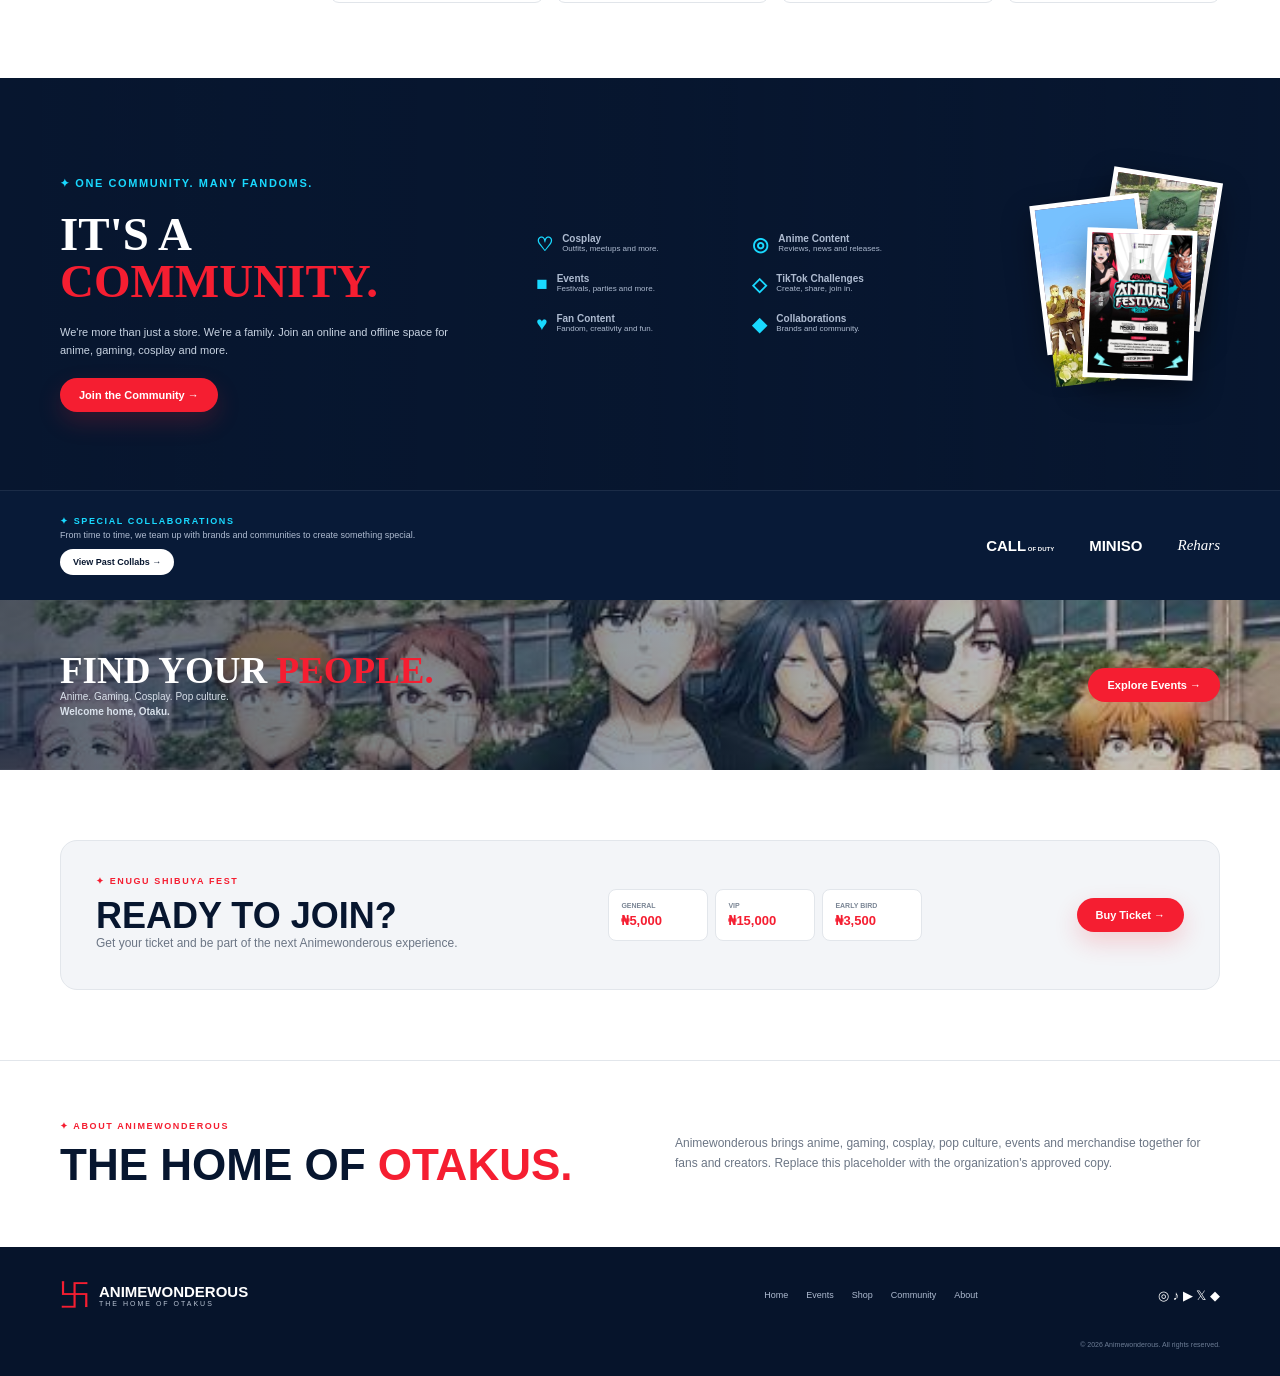
==== commit ab62c282: "loading animation with loader.js defer" ====
--- a/index.html
+++ b/index.html
@@ -305,7 +305,8 @@
 
   <!-- TOAST NOTIFICATION -->
   <div class="toast" id="toast">Demo button — connect this to your backend later.</div>
-
+  <script src="JS/loader.js"></script>
   <script src="index.js"></script>
+
 </body>
 </html>
--- a/general.css
+++ b/general.css
@@ -129,147 +129,6 @@
     font-size: 9px;
     font-weight: 800;
     letter-spacing: 1.6px;
-}
-
-/* =========================================
-   PAGE LOADER
-========================================= */
-
-.page-loader {
-    position: fixed;
-    inset: 0;
-    z-index: 99999;
-
-    display: flex;
-    align-items: center;
-    justify-content: center;
-
-    background: #041329;
-    color: white;
-
-    opacity: 1;
-    visibility: visible;
-
-    transition:
-        opacity .7s ease,
-        visibility .7s ease;
-}
-
-.page-loader.is-hidden {
-    opacity: 0;
-    visibility: hidden;
-    pointer-events: none;
-}
-
-.loader-content {
-    display: flex;
-    flex-direction: column;
-    align-items: center;
-    text-align: center;
-    padding: 20px;
-}
-
-/* Logo */
-
-.loader-logo {
-    display: grid;
-    place-items: center;
-
-    width: 85px;
-    height: 85px;
-
-    margin-bottom: 25px;
-
-    border-radius: 22px;
-    background: rgb(255 255 255 / 5%);
-
-    animation: loaderPulse 1.8s ease-in-out infinite;
-}
-
-.loader-logo .mark {
-    font-size: 48px;
-    color: var(--color-red);
-}
-
-/* Branding */
-
-.loader-content h2 {
-    font-family: Impact, "Arial Narrow", sans-serif;
-    font-size: 24px;
-    letter-spacing: 2px;
-}
-
-.loader-content p {
-    margin-top: 7px;
-    color: #aab8cc;
-    font-size: 10px;
-    letter-spacing: 4px;
-}
-
-/* Progress bar */
-
-.loader-progress {
-    width: 180px;
-    height: 3px;
-
-    margin-top: 35px;
-
-    overflow: hidden;
-    border-radius: 10px;
-    background: rgb(255 255 255 / 10%);
-}
-
-.loader-progress span {
-    display: block;
-    width: 40%;
-    height: 100%;
-
-    background: var(--color-red);
-    border-radius: inherit;
-
-    animation: loaderProgress 1.4s ease-in-out infinite;
-}
-
-.loader-content > small {
-    margin-top: 15px;
-    color: #71829c;
-    font-size: 9px;
-    letter-spacing: 2px;
-}
-
-/* Animations */
-
-@keyframes loaderPulse {
-    0%, 100% {
-        transform: scale(1);
-        box-shadow: 0 0 0 transparent;
-    }
-
-    50% {
-        transform: scale(1.06);
-        box-shadow: 0 0 30px rgb(245 30 49 / 15%);
-    }
-}
-
-@keyframes loaderProgress {
-    0% {
-        transform: translateX(-120%);
-    }
-
-    100% {
-        transform: translateX(350%);
-    }
-}
-
-@media (prefers-reduced-motion: reduce) {
-    .loader-logo,
-    .loader-progress span {
-        animation: none;
-    }
-
-    .page-loader {
-        transition: none;
-    }
 }
 
 /* =========================================================
--- a/CSS/style.css
+++ b/CSS/style.css
@@ -1,3 +1,144 @@
+/* =========================================
+   PAGE LOADER
+========================================= */
+
+.page-loader {
+    position: fixed;
+    inset: 0;
+    z-index: 99999;
+
+    display: flex;
+    align-items: center;
+    justify-content: center;
+
+    background: #041329;
+    color: white;
+
+    opacity: 1;
+    visibility: visible;
+
+    transition:
+        opacity .7s ease,
+        visibility .7s ease;
+}
+
+.page-loader.is-hidden {
+    opacity: 0;
+    visibility: hidden;
+    pointer-events: none;
+}
+
+.loader-content {
+    display: flex;
+    flex-direction: column;
+    align-items: center;
+    text-align: center;
+    padding: 20px;
+}
+
+/* Logo */
+
+.loader-logo {
+    display: grid;
+    place-items: center;
+
+    width: 85px;
+    height: 85px;
+
+    margin-bottom: 25px;
+
+    border-radius: 22px;
+    background: rgb(255 255 255 / 5%);
+
+    animation: loaderPulse 1.8s ease-in-out infinite;
+}
+
+.loader-logo .mark {
+    font-size: 48px;
+    color: var(--color-red);
+}
+
+/* Branding */
+
+.loader-content h2 {
+    font-family: Impact, "Arial Narrow", sans-serif;
+    font-size: 24px;
+    letter-spacing: 2px;
+}
+
+.loader-content p {
+    margin-top: 7px;
+    color: #aab8cc;
+    font-size: 10px;
+    letter-spacing: 4px;
+}
+
+/* Progress bar */
+
+.loader-progress {
+    width: 180px;
+    height: 3px;
+
+    margin-top: 35px;
+
+    overflow: hidden;
+    border-radius: 10px;
+    background: rgb(255 255 255 / 10%);
+}
+
+.loader-progress span {
+    display: block;
+    width: 40%;
+    height: 100%;
+
+    background: var(--color-red);
+    border-radius: inherit;
+
+    animation: loaderProgress 1.4s ease-in-out infinite;
+}
+
+.loader-content > small {
+    margin-top: 15px;
+    color: #71829c;
+    font-size: 9px;
+    letter-spacing: 2px;
+}
+
+/* Animations */
+
+@keyframes loaderPulse {
+    0%, 100% {
+        transform: scale(1);
+        box-shadow: 0 0 0 transparent;
+    }
+
+    50% {
+        transform: scale(1.06);
+        box-shadow: 0 0 30px rgb(245 30 49 / 15%);
+    }
+}
+
+@keyframes loaderProgress {
+    0% {
+        transform: translateX(-120%);
+    }
+
+    100% {
+        transform: translateX(350%);
+    }
+}
+
+@media (prefers-reduced-motion: reduce) {
+    .loader-logo,
+    .loader-progress span {
+        animation: none;
+    }
+
+    .page-loader {
+        transition: none;
+    }
+}
+
 /* =========================================================
    7. HERO
 ========================================================= */
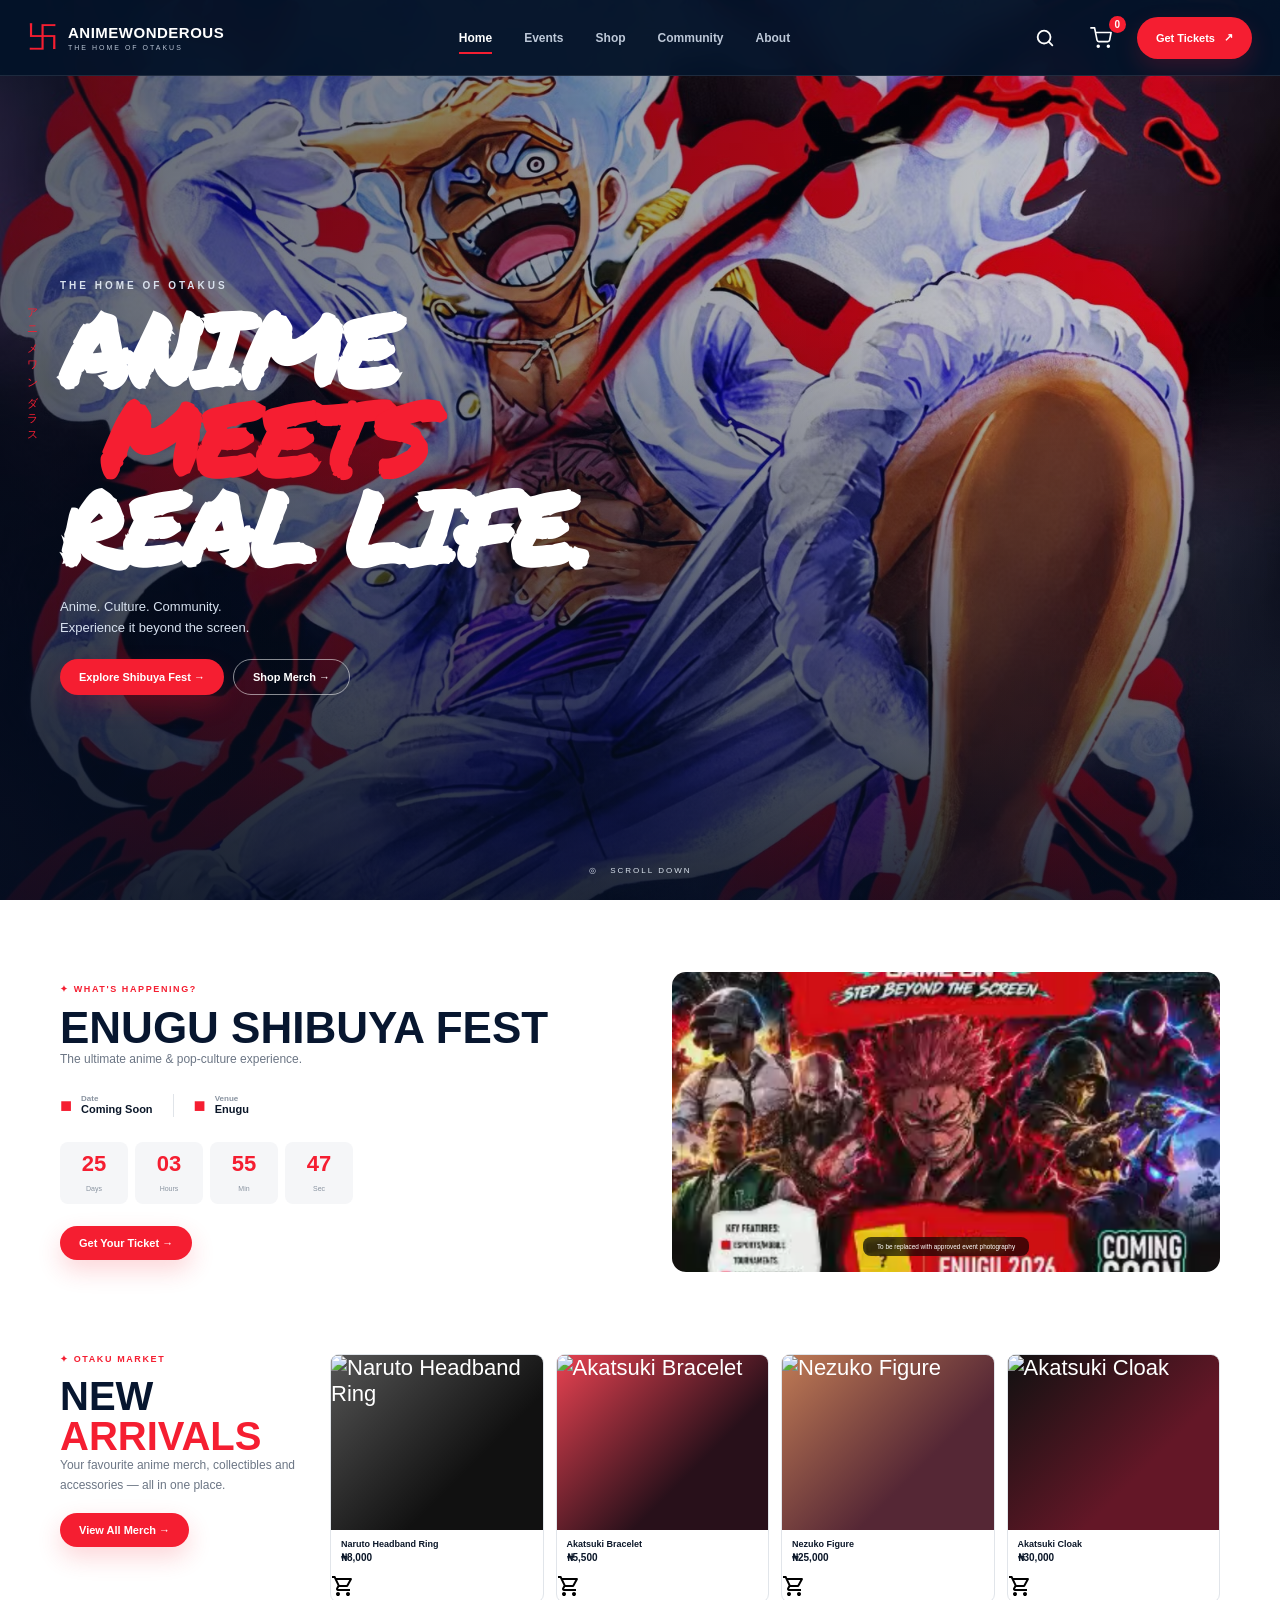
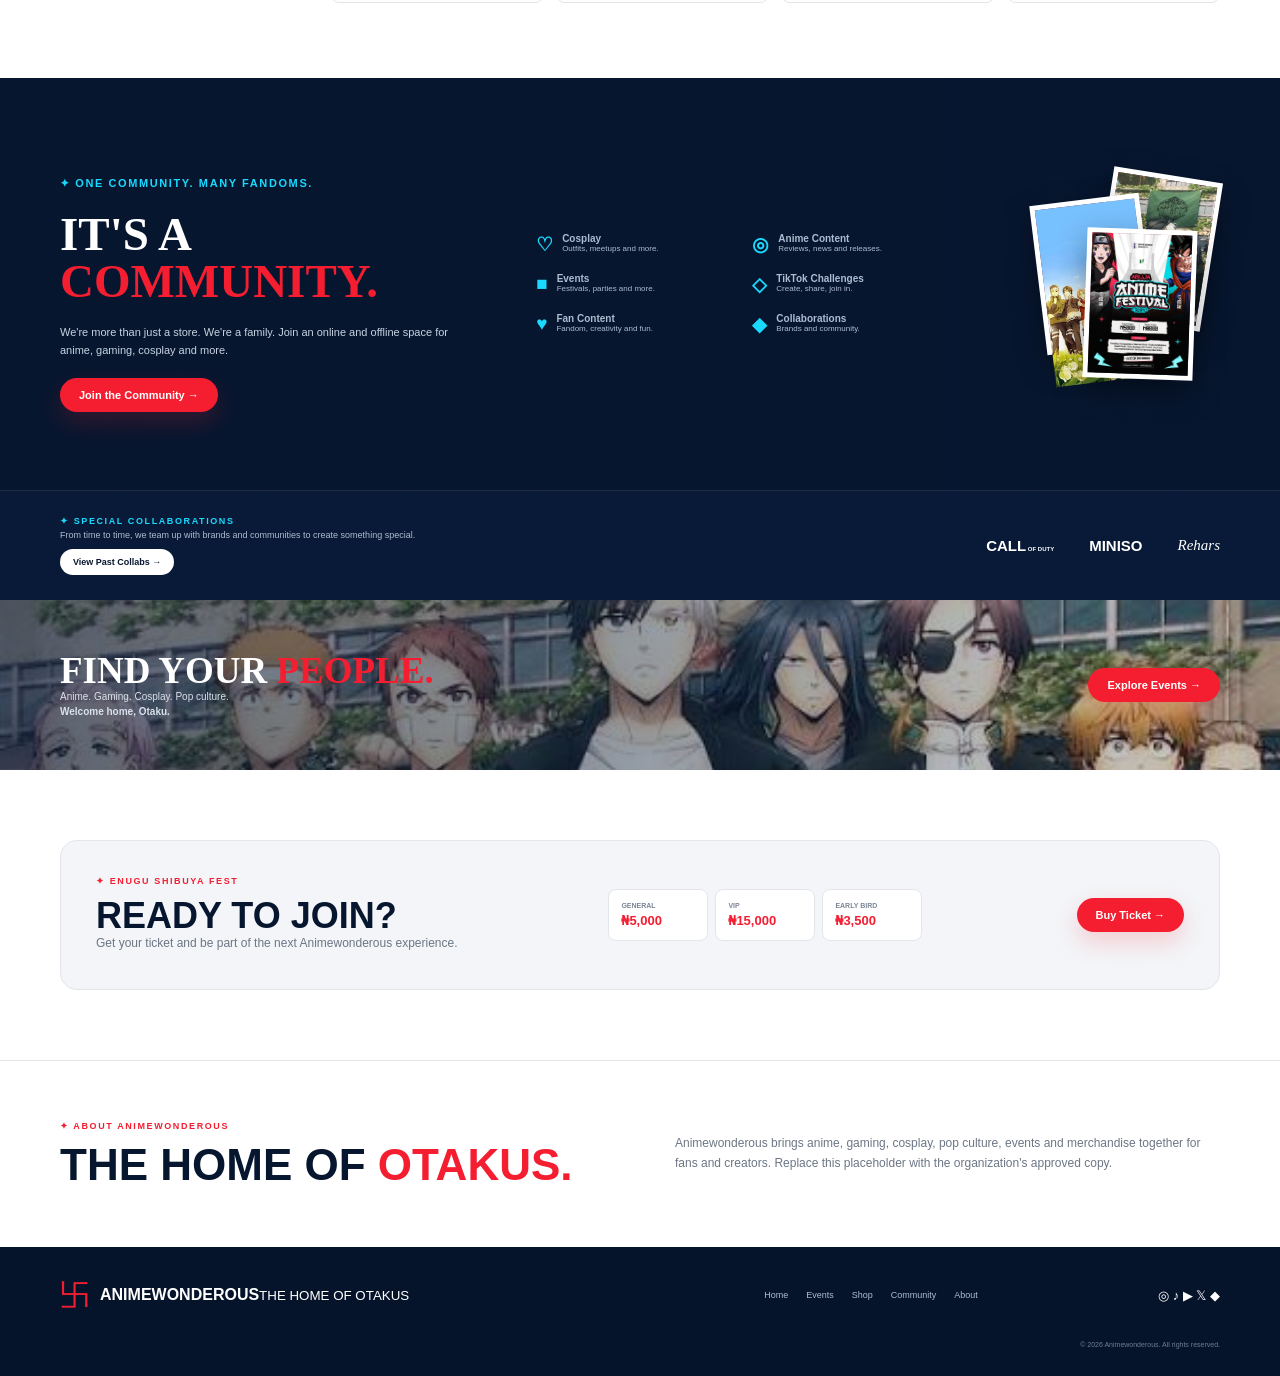
==== commit 89f35807: "new header" ====
--- a/index.html
+++ b/index.html
@@ -32,66 +32,140 @@
   </div>
 
   <!-- HEADER -->
-  <header class="header">
-    <a class="brand" href="index.html">
-      <span class="mark">卐</span>
-      <span><strong>ANIMEWONDEROUS</strong><small>THE HOME OF OTAKUS</small></span>
-    </a>
-
-    <nav class="nav" id="main-navigation">
-      <a class="active" href="index.html">Home</a>
-      <a href="event.html">Events</a>
-      <a href="shop.html">Shop</a>
-      <a href="community.html">Community</a>
-      <a href="about.html">About</a>
-    </nav>
-
-    <div class="actions">
-      <!-- Search -->
-      <div class="mobile-search-wrapper">
-        <button type="button" class="icon mobile-search" aria-label="Search">
-            <svg><!-- Search icon --></svg>
-        </button>
-
-        <input
-            type="search"
-            class="mobile-search-input"
-            placeholder="Search anime, events, merch..."
-            aria-label="Search anime, events and merchandise"
-        >
-      </div>
-      <!-- Tickets -->
-      <a class="btn red mobile-ticket" href="ticket.html">
-          Get Tickets ↗
+  <header class="header" id="site-header" data-authenticated="false" data-tickets-available="true" data-show-ticket-button="true">
+
+      <!-- BRAND -->
+      <a class="brand" href="index.html">
+          <span class="mark">卐</span>
+
+          <span class="brand-text">
+              <strong>ANIMEWONDEROUS</strong>
+              <small>THE HOME OF OTAKUS</small>
+          </span>
       </a>
-      <!-- Account -->
-      <a href="account.html" class="mobile-account">
-          <span class="account-icon">
-              <!-- Keep or add your user SVG here -->
-              <svg><!-- User icon --></svg>
-          </span>
-
-          <span class="account-info">
-              <strong>My Account</strong>
-              <small>Profile, orders &amp; settings</small>
-          </span>
-
-          <span class="account-arrow">›</span>
-      </a>
-    </div>
-
-    <button class="menu" type="button" aria-label="Open navigation menu" aria-controls="main-navigation" aria-expanded="false" id="menu-button">
-      <!-- Hamburger Icon (Shown when closed) -->
-      <svg class="icon-hamburger" xmlns="http://www.w3.org/2000/svg" height="40px" viewBox="0 -960 960 960" width="40px" fill="#ffffff">
-        <path d="M120-240v-80h720v80H120Zm0-200v-80h720v80H120Zm0-200v-80h720v80H120Z"/>
-      </svg>
-
-      <!-- Close Icon (Shown when active/open) -->
-      <svg class="icon-close" xmlns="http://www.w3.org/2000/svg" height="40px" viewBox="0 -960 960 960" width="40px" fill="#ffffff">
-        <path d="m256-200-56-56 224-224-224-224 56-56 224 224 224-224 56 56-224 224 224 224-56 56-224-224-224 224Z"/>
-      </svg>
-    </button>
-  </header> 
+
+
+      <!-- MOBILE MENU PANEL -->
+      <div class="mobile-menu-panel" id="mobile-menu-panel">
+
+          <!-- MAIN NAVIGATION -->
+          <nav class="nav" id="main-navigation">
+              <a class="active" href="index.html">Home</a>
+              <a href="event.html">Events</a>
+              <a href="shop.html">Shop</a>
+              <a href="community.html">Community</a>
+              <a href="about.html">About</a>
+          </nav>
+
+
+          <!-- HEADER ACTIONS -->
+          <div class="actions" id="header-actions">
+
+              <!-- SEARCH -->
+              <form class="search-box" id="header-search" action="search.html" method="GET">
+
+                  <button
+                      type="button"
+                      class="search-toggle"
+                      id="search-toggle"
+                      aria-label="Open search"
+                      aria-expanded="false"
+                  >
+                      <svg class="search-icon" viewBox="0 0 24 24" fill="none"
+                          stroke="currentColor" stroke-width="2"
+                          stroke-linecap="round">
+                          <circle cx="11" cy="11" r="7"></circle>
+                          <path d="m20 20-4-4"></path>
+                      </svg>
+                  </button>
+
+                  <input
+                      type="search"
+                      name="q"
+                      id="header-search-input"
+                      placeholder="Search anime, events, merchandise..."
+                      aria-label="Search Animewonderous"
+                  >
+
+                  <button
+                      type="button"
+                      class="search-close"
+                      id="search-close"
+                      aria-label="Close search"
+                  >
+                      &times;
+                  </button>
+
+              </form>
+
+
+              <!-- CART -->
+              <a href="cart.html" class="header-cart" aria-label="Shopping cart">
+                  <svg viewBox="0 0 24 24" fill="none"
+                      stroke="currentColor" stroke-width="1.8"
+                      stroke-linecap="round" stroke-linejoin="round">
+                      <circle cx="9" cy="21" r="1"></circle>
+                      <circle cx="20" cy="21" r="1"></circle>
+                      <path d="M1 1h4l2.68 13.39a2 2 0 0 0 2 1.61h9.72a2 2 0 0 0 2-1.61L23 6H6"></path>
+                  </svg>
+                  <span class="cart-count" id="cart-count">0</span>
+              </a>
+
+
+              <!-- ACCOUNT ICON -->
+              <a
+                  href="account.html"
+                  class="header-account"
+                  id="header-account"
+                  aria-label="My account"
+                  hidden
+              >
+                  <svg viewBox="0 0 24 24" fill="none"
+                      stroke="currentColor" stroke-width="1.8"
+                      stroke-linecap="round" stroke-linejoin="round">
+                      <circle cx="12" cy="8" r="4"></circle>
+                      <path d="M4 21a8 8 0 0 1 16 0"></path>
+                  </svg>
+              </a>
+
+
+              <!-- TICKET BUTTON -->
+              <a
+                  href="ticket.html"
+                  class="btn red header-ticket"
+                  id="header-ticket"
+              >
+                  Get Tickets <span>↗</span>
+              </a>
+
+          </div>
+      </div>
+
+
+      <!-- MOBILE MENU BUTTON -->
+      <button
+          class="menu"
+          id="menu-button"
+          type="button"
+          aria-label="Open navigation menu"
+          aria-controls="mobile-menu-panel"
+          aria-expanded="false"
+      >
+          <svg class="icon-hamburger" viewBox="0 0 24 24"
+              fill="none" stroke="currentColor" stroke-width="2"
+              stroke-linecap="round">
+              <path d="M3 6h18M3 12h18M3 18h18"></path>
+          </svg>
+
+          <svg class="icon-close" viewBox="0 0 24 24"
+              fill="none" stroke="currentColor" stroke-width="2"
+              stroke-linecap="round">
+              <path d="m18 6-12 12M6 6l12 12"></path>
+          </svg>
+      </button>
+
+  </header>
+ 
 
   <!-- MAIN CONTENT -->
   <main id="home">
@@ -307,6 +381,7 @@
   <div class="toast" id="toast">Demo button — connect this to your backend later.</div>
   <script src="JS/loader.js"></script>
   <script src="index.js"></script>
+  <script src="JS/header.js" defer></script>
 
 </body>
 </html>
--- a/general.css
+++ b/general.css
@@ -158,98 +158,316 @@
 
 /* =========================================================
    5. HEADER
+==
+/* =========================================================
+   ANIMEWONDEROUS — HEADER
 ========================================================= */
 
 .header {
     position: fixed;
     top: 0;
     left: 0;
-    z-index: 1100;
+    z-index: 1200;
 
     display: flex;
     align-items: center;
-    gap: 28px;
+    gap: 30px;
 
     width: 100%;
-    padding: 9px 18px;
-
-    border: 1px solid rgb(255 255 255 / 10%);
-    background: rgb(4 19 41 / 94%);
+    min-height: 76px;
+    padding: 10px 28px;
+    box-sizing: border-box;
+
+    background: rgb(4 19 41 / 96%);
+    border-bottom: 1px solid rgb(255 255 255 / 10%);
     backdrop-filter: blur(15px);
 
-    color: var(--color-white);
+    color: var(--color-white, #fff);
+
     transition: transform .3s ease;
 }
 
-/* Hide header when scrolling down */
 .header.hide-header {
-    transform: translateY(-104%);
-}  
+    transform: translateY(-110%);
+}
+
+
+/* BRAND */
 
 .brand {
     display: flex;
     align-items: center;
-    gap: 9px;
+    gap: 10px;
+
+    flex-shrink: 0;
     min-width: max-content;
+
+    color: white;
     text-decoration: none;
 }
 
 .mark {
-    color: var(--color-red);
+    color: var(--color-red, #f51e31);
     font-size: 30px;
 }
 
-.brand strong {
+.brand-text strong {
     display: block;
-
-    font-family:
-        "Arial Narrow",
-        Impact,
-        Haettenschweiler,
-        sans-serif;
-
+    font-family: "Arial Narrow", Impact, sans-serif;
     font-size: 15px;
-}
-
-.brand small {
+    letter-spacing: .5px;
+}
+
+.brand-text small {
     display: block;
+    margin-top: 3px;
     color: #b9c4d4;
     font-size: 7px;
     letter-spacing: 2px;
 }
 
+
+/* DESKTOP MENU PANEL */
+
+.mobile-menu-panel {
+    display: contents;
+}
+
+
+/* NAVIGATION */
+
 .nav {
     display: flex;
-    gap: 28px;
     align-items: center;
-    margin: auto;
+    justify-content: center;
+    gap: clamp(16px, 2.5vw, 32px);
+
+    margin: 0 auto;
 }
 
 .nav a {
     position: relative;
-    padding: 23px 0;
+    padding: 12px 0;
+
     color: #bdc8d8;
-    font-size: 11px;
+    font-size: 12px;
+    font-weight: 600;
+    text-decoration: none;
+
+    transition: color .2s ease;
+}
+
+.nav a:hover,
+.nav a.active {
+    color: white;
 }
 
 .nav a.active::after {
     content: "";
     position: absolute;
-    right: 0;
-    bottom: 10px;
+    bottom: 3px;
     left: 0;
+
+    width: 100%;
     height: 2px;
-    background: var(--color-red);
-}
-/* DESKTOP ACTIONS */
+
+    background: var(--color-red, #f51e31);
+}
+
+
+/* ACTIONS */
+
 .actions {
     display: flex;
     align-items: center;
-    gap: 12px;
-}
-
-.icon {
-    color: var(--color-white);
+    justify-content: flex-end;
+    gap: 16px;
+
+    flex-shrink: 0;
+}
+
+.header-cart,
+.header-account,
+.search-toggle,
+.search-close {
+    display: grid;
+    place-items: center;
+
+    width: 40px;
+    height: 40px;
+
+    border: none;
+    background: transparent;
+    color: white;
+
+    cursor: pointer;
+    text-decoration: none;
+}
+
+.header-cart,
+.header-account {
+    position: relative;
+}
+
+.header-cart svg,
+.header-account svg,
+.search-toggle svg {
+    width: 22px;
+    height: 22px;
+}
+
+.cart-count {
+    position: absolute;
+    top: -2px;
+    right: -5px;
+
+    display: grid;
+    place-items: center;
+
+    min-width: 17px;
+    height: 17px;
+    padding: 0 3px;
+    box-sizing: border-box;
+
+    border-radius: 50%;
+    background: var(--color-red, #f51e31);
+
+    color: white;
+    font-size: 10px;
+    font-weight: 700;
+}
+
+
+/* TICKET BUTTON */
+
+.header-ticket {
+    display: inline-flex;
+    align-items: center;
+    justify-content: center;
+    gap: 8px;
+
+    min-height: 42px;
+    padding: 0 17px;
+
+    white-space: nowrap;
+    text-decoration: none;
+}
+
+
+/* SEARCH */
+
+.search-box {
+    display: flex;
+    align-items: center;
+    position: relative;
+}
+
+.search-box input {
+    width: 0;
+    min-width: 0;
+    padding: 0;
+
+    opacity: 0;
+    visibility: hidden;
+
+    border: none;
+    outline: none;
+    background: transparent;
+
+    color: white;
+    font: inherit;
+
+    transition:
+        width .35s ease,
+        opacity .25s ease,
+        padding .35s ease;
+}
+
+.search-box input::placeholder {
+    color: #8998af;
+}
+
+.search-close {
+    display: none;
+    font-size: 28px;
+}
+
+
+/* EXPANDED SEARCH MODE */
+
+.header.search-open .nav {
+    display: none;
+}
+
+.header.search-open .header-cart,
+.header.search-open .header-account,
+.header.search-open .header-ticket {
+    display: none;
+}
+
+.header.search-open .mobile-menu-panel {
+    display: contents;
+}
+
+.header.search-open .actions {
+    flex: 1;
+    min-width: 0;
+}
+
+.header.search-open .search-box {
+    flex: 1;
+    width: 100%;
+}
+
+.header.search-open .search-box input {
+    flex: 1;
+    width: 100%;
+    padding: 12px 15px;
+
+    opacity: 1;
+    visibility: visible;
+
+    border: 1px solid rgb(255 255 255 / 15%);
+    border-radius: 8px;
+    background: rgb(255 255 255 / 5%);
+}
+
+.header.search-open .search-close {
+    display: grid;
+}
+
+
+/* HAMBURGER */
+
+.menu {
+    display: none;
+
+    width: 42px;
+    height: 42px;
+    padding: 7px;
+
+    border: none;
+    background: transparent;
+    color: white;
+
+    cursor: pointer;
+}
+
+.menu svg {
+    width: 27px;
+    height: 27px;
+}
+
+.menu .icon-close {
+    display: none;
+}
+
+.menu.active .icon-hamburger {
+    display: none;
+}
+
+.menu.active .icon-close {
+    display: block;
 }
 
 /* =========================================
@@ -287,6 +505,7 @@
 
 .mobile-search-wrapper {
     display: flex;
+    position: relative;
     align-items: center;
     gap: 12px;
     width: 100%;
@@ -305,6 +524,7 @@
     background: transparent;
     color: white;
     font: inherit;
+    display: none;
 }
 
 .mobile-search-input::placeholder {
@@ -480,118 +700,97 @@
 }
 
 /* =========================================================
-   01. TABLET & MOBILE
-========================================================= */
-
+   TABLET & MOBILE
+========================================================= */
 @media (max-width: 900px) {
 
-    /* HEADER */
-
     .header {
-        gap: 16px;
-        padding: 10px 18px;
-        z-index: 1100;
-    }
-
-    .actions {
-        display: none;
-    }
-
-    .menu {
-        display: flex;
-        align-items: center;
-        justify-content: center;
-        position: relative;
-        z-index: 1103;
-
-        margin-left: auto;
-        padding: 5px;
-
-        border: none;
-        background: transparent;
-        color: white;
-        cursor: pointer;
-    }
-
-    .menu svg {
-        width: 30px;
-        height: 30px;
+        min-height: 68px;
+        padding: 9px 18px;
+        gap: 12px;
     }
 
     .brand {
         position: relative;
-        z-index: 1103;
-    }
-
-    .icon-close {
-        display: none;
-    }
-
-    .menu.active .icon-hamburger {
-        display: none;
-    }
-
-    .menu.active .icon-close {
-        display: block;
-    }
-
-
-    /* FULLSCREEN MOBILE NAVIGATION */
-
-    .nav {
+        z-index: 1203;
+    }
+
+    .menu {
+        display: grid;
+        place-items: center;
+
+        position: relative;
+        z-index: 1203;
+
+        margin-left: auto;
+    }
+
+
+    /* MOBILE FULLSCREEN PANEL */
+
+    .mobile-menu-panel {
         position: fixed;
         inset: 0;
-        z-index: 1101;
+        z-index: 1201;
 
         display: flex;
         flex-direction: column;
-        justify-content: flex-start;
         align-items: stretch;
-        gap: 8px;
+        gap: 28px;
 
         width: 100%;
         height: 100vh;
         height: 100dvh;
 
-        margin: 0;
-        padding: 130px 24px 320px;
-
-        background: rgb(4 19 41 / 99%);
-
+        padding: 105px 25px 28px;
+        box-sizing: border-box;
+
+        overflow-y: auto;
+        overscroll-behavior: contain;
+
+        background: #041329;
+
+        opacity: 0;
         visibility: hidden;
         pointer-events: none;
 
-        clip-path: circle(0 at calc(100% - 35px) 35px);
+        transform: translateY(-10px);
 
         transition:
-            clip-path .65s cubic-bezier(.77, 0, .18, 1),
-            visibility .65s ease;
-
-        overflow-y: auto;
-    }
-
-    .nav.show {
+            opacity .3s ease,
+            transform .3s ease,
+            visibility .3s ease;
+    }
+
+    .header.menu-open .mobile-menu-panel {
+        opacity: 1;
         visibility: visible;
         pointer-events: auto;
-        clip-path: circle(150vmax at calc(100% - 35px) 35px);
-    }
-
-    /* Navigation links */
+        transform: translateY(0);
+    }
+
+
+    /* MOBILE NAV LINKS */
+
+    .nav {
+        display: flex;
+        flex-direction: column;
+        align-items: stretch;
+        gap: 0;
+
+        width: 100%;
+        margin: 0;
+    }
+
     .nav a {
         display: block;
         width: 100%;
-        padding: 15px 10px;
-
-        color: var(--color-white);
-        font-size: 23px;
+        padding: 17px 5px;
+
+        border-bottom: 1px solid rgb(255 255 255 / 9%);
+
+        font-size: 22px;
         font-weight: 700;
-        text-decoration: none;
-
-        border-bottom: 1px solid rgb(255 255 255 / 9%);
-    }
-
-    .nav a.active {
-        color: var(--color-red);
     }
 
     .nav a.active::after {
@@ -599,131 +798,147 @@
     }
 
 
-    /* MENU ACTIONS */
+    /* MOBILE ACTIONS */
 
     .actions {
         display: flex;
         flex-direction: column;
         align-items: stretch;
-        flex-wrap: wrap;
-        gap: 12px;
-
-        position: fixed;
-        left: 24px;
-        right: 24px;
-        bottom: 25px;
-        z-index: 1102;
-
-        opacity: 0;
-        visibility: hidden;
-        pointer-events: none;
-
-        transition: all .3s ease;
-    }
-
-    .nav.show ~ .actions {
+        gap: 14px;
+
+        width: 100%;
+        margin-top: auto;
+    }
+
+
+    /* MOBILE SEARCH IS ALWAYS EXPANDED */
+
+    .search-box {
+        display: flex;
+        align-items: center;
+        width: 100%;
+        min-height: 56px;
+        padding: 0 12px;
+        box-sizing: border-box;
+
+        border: 1px solid rgb(255 255 255 / 15%);
+        border-radius: 12px;
+        background: rgb(255 255 255 / 4%);
+    }
+
+    .search-box input {
+        flex: 1;
+        width: auto;
+        min-width: 0;
+        padding: 10px 8px;
+
         opacity: 1;
         visibility: visible;
-        pointer-events: auto;
-    }
-
-    .actions .icon {
+    }
+
+    .search-close {
+        display: none !important;
+    }
+
+    .search-toggle {
+        flex-shrink: 0;
+        width: 38px;
+        height: 38px;
+    }
+
+
+    /* CART */
+
+    .header-cart {
+        display: flex;
+        align-items: center;
+        justify-content: flex-start;
+        gap: 12px;
+
+        width: 100%;
+        min-height: 54px;
+        padding: 0 12px;
+        box-sizing: border-box;
+
+        border: 1px solid rgb(255 255 255 / 15%);
+        border-radius: 12px;
+        background: rgb(255 255 255 / 4%);
+    }
+
+    .header-cart::after {
+        content: "Shopping Cart";
+        font-size: 14px;
+        font-weight: 600;
+    }
+
+    .cart-count {
+        position: static;
+        margin-left: auto;
+    }
+
+
+    /* ACCOUNT */
+
+    .header-account {
         display: flex;
         align-items: center;
         justify-content: center;
 
-        width: 46px;
-        height: 46px;
+        width: 100%;
+        min-height: 54px;
 
         border: 1px solid rgb(255 255 255 / 15%);
-        border-radius: 50%;
-
-        background: rgb(255 255 255 / 5%);
-        color: white;
-    }
-
-    .actions .mobile-search {
+        border-radius: 12px;
+        background: rgb(255 255 255 / 4%);
+    }
+
+    .header-account::after {
+        content: "My Account";
+        margin-left: 12px;
+        font-size: 14px;
+        font-weight: 600;
+    }
+
+
+    /* TICKET BUTTON */
+
+    .header-ticket {
+        display: flex;
         width: 100%;
-        min-height: 58px;
-        justify-content: flex-start;
-        padding: 0 18px;
-        border: 1px solid rgb(255 255 255 / 15%);
-        border-radius: 14px;
-        background: rgb(255 255 255 / 4%);
-    }
-
-    /* Tickets */
-    .actions .mobile-ticket {
+        min-height: 56px;
+        box-sizing: border-box;
+    }
+
+
+    /* SEARCH EXPANDED MODE DOES NOT AFFECT MOBILE PANEL */
+
+    .header.search-open .nav {
         display: flex;
-        align-items: center;
-        justify-content: center;
-        width: 100%;
-        min-height: 58px;
-    }
-
-    /* Account card — apply this class to your account element */
-    .actions .mobile-account {
+    }
+
+    .header.search-open .header-cart,
+    .header.search-open .header-account,
+    .header.search-open .header-ticket {
         display: flex;
-        align-items: center;
-        justify-content: space-between;
-        width: 100%;
-        min-height: 75px;
-        padding: 15px 18px;
-        border: 1px solid rgb(255 255 255 / 15%);
-        border-radius: 14px;
-        background: rgb(255 255 255 / 4%);
-        color: white;
-    }
-
-
-    /* HERO */
-
-    .hero {
-        min-height: 620px;
-    }
-
-    .hero-content {
-        width: calc(100% - 50px);
-    }
-
-
-    /* GENERAL LAYOUT */
-
-    .inner {
-        width: calc(100% - 40px);
-    }
-
-    .footer-grid {
-        grid-template-columns: repeat(2, 1fr);
-    }
-
-}
-
-
-/* =========================================================
-   02. MOBILE
-========================================================= */
-
-@media (max-width: 650px) {
-
-    html {
-        font-size: 65%;
-    }
-
-    /* HEADER */
+    }
+
+    .header.search-open .actions {
+        flex: initial;
+    }
+}
+
+/* =========================================================
+   SMALL MOBILE
+========================================================= */
+
+@media (max-width: 480px) {
 
     .header {
-        padding: 9px 15px;
-        gap: 10px;
-    }
-
-    .menu svg {
-        width: 26px;
-        height: 26px;
+        padding: 9px 13px;
     }
 
     .brand {
-        gap: 6px;
+        gap: 7px;
     }
 
     .brand strong {
@@ -739,111 +954,37 @@
         font-size: 25px;
     }
 
-
-    /* HERO */
-
-    .hero {
-        height: 680px;
-        min-height: 580px;
-    }
-
-    .hero-content {
-        width: calc(100% - 38px);
-        margin-top: 60px;
-    }
-
-    .jp {
-        display: none;
-    }
-
-    .hero h1 {
-        font-size: clamp(49px, 15vw, 78px);
-        letter-spacing: -2px;
-    }
-
-    .hero h1 .redword {
-        transform: translateX(15px);
-    }
-
-    .hero-buttons {
-        flex-wrap: wrap;
-    }
-
-
-    /* CONTENT */
-
-    .inner {
-        width: calc(100% - 34px);
-    }
-
-    .footer-grid {
-        grid-template-columns: 1fr;
-    }
-
-    .links {
-        justify-content: flex-start;
-        flex-wrap: wrap;
-    }
-
-    .copyright {
-        text-align: left;
-    }
-
-}
-
-
-/* =========================================================
-   03. SMALL MOBILE
-========================================================= */
-
-@media (max-width: 480px) {
-
-    .header {
-        padding: 9px 12px;
-    }
-
-    .brand strong {
-        font-size: 11px;
-    }
-
-    .brand small {
-        font-size: 5.5px;
-    }
-
-    .mark {
-        font-size: 23px;
-    }
-
-    .nav {
-        padding-left: 22px;
-        padding-right: 22px;
+    .mobile-menu-panel {
+        padding: 95px 20px 22px;
+        gap: 20px;
     }
 
     .nav a {
-        font-size: 2.2rem;
-    }
-
-    .hero-content {
-        width: calc(100% - 30px);
-    }
-
-}
-
-
-/* =========================================================
-   04. REDUCED MOTION
+        padding: 15px 5px;
+        font-size: 20px;
+    }
+}
+
+
+/* =========================================================
+   REDUCED MOTION
 ========================================================= */
 
 @media (prefers-reduced-motion: reduce) {
 
-    *,
-    *::before,
-    *::after {
-        scroll-behavior: auto !important;
-        animation-duration: .01ms !important;
-        animation-iteration-count: 1 !important;
-        transition-duration: .01ms !important;
-    }
-
-}
-
+    .header,
+    .mobile-menu-panel,
+    .search-box input {
+        transition: none !important;
+    }
+}
+
+/* Respect hidden attributes even when component styles specify display */
+.header [hidden] {
+    display: none !important;
+}
+
+/* Prevent background scrolling while mobile menu is open */
+body.menu-is-open {
+    overflow: hidden;
+}
